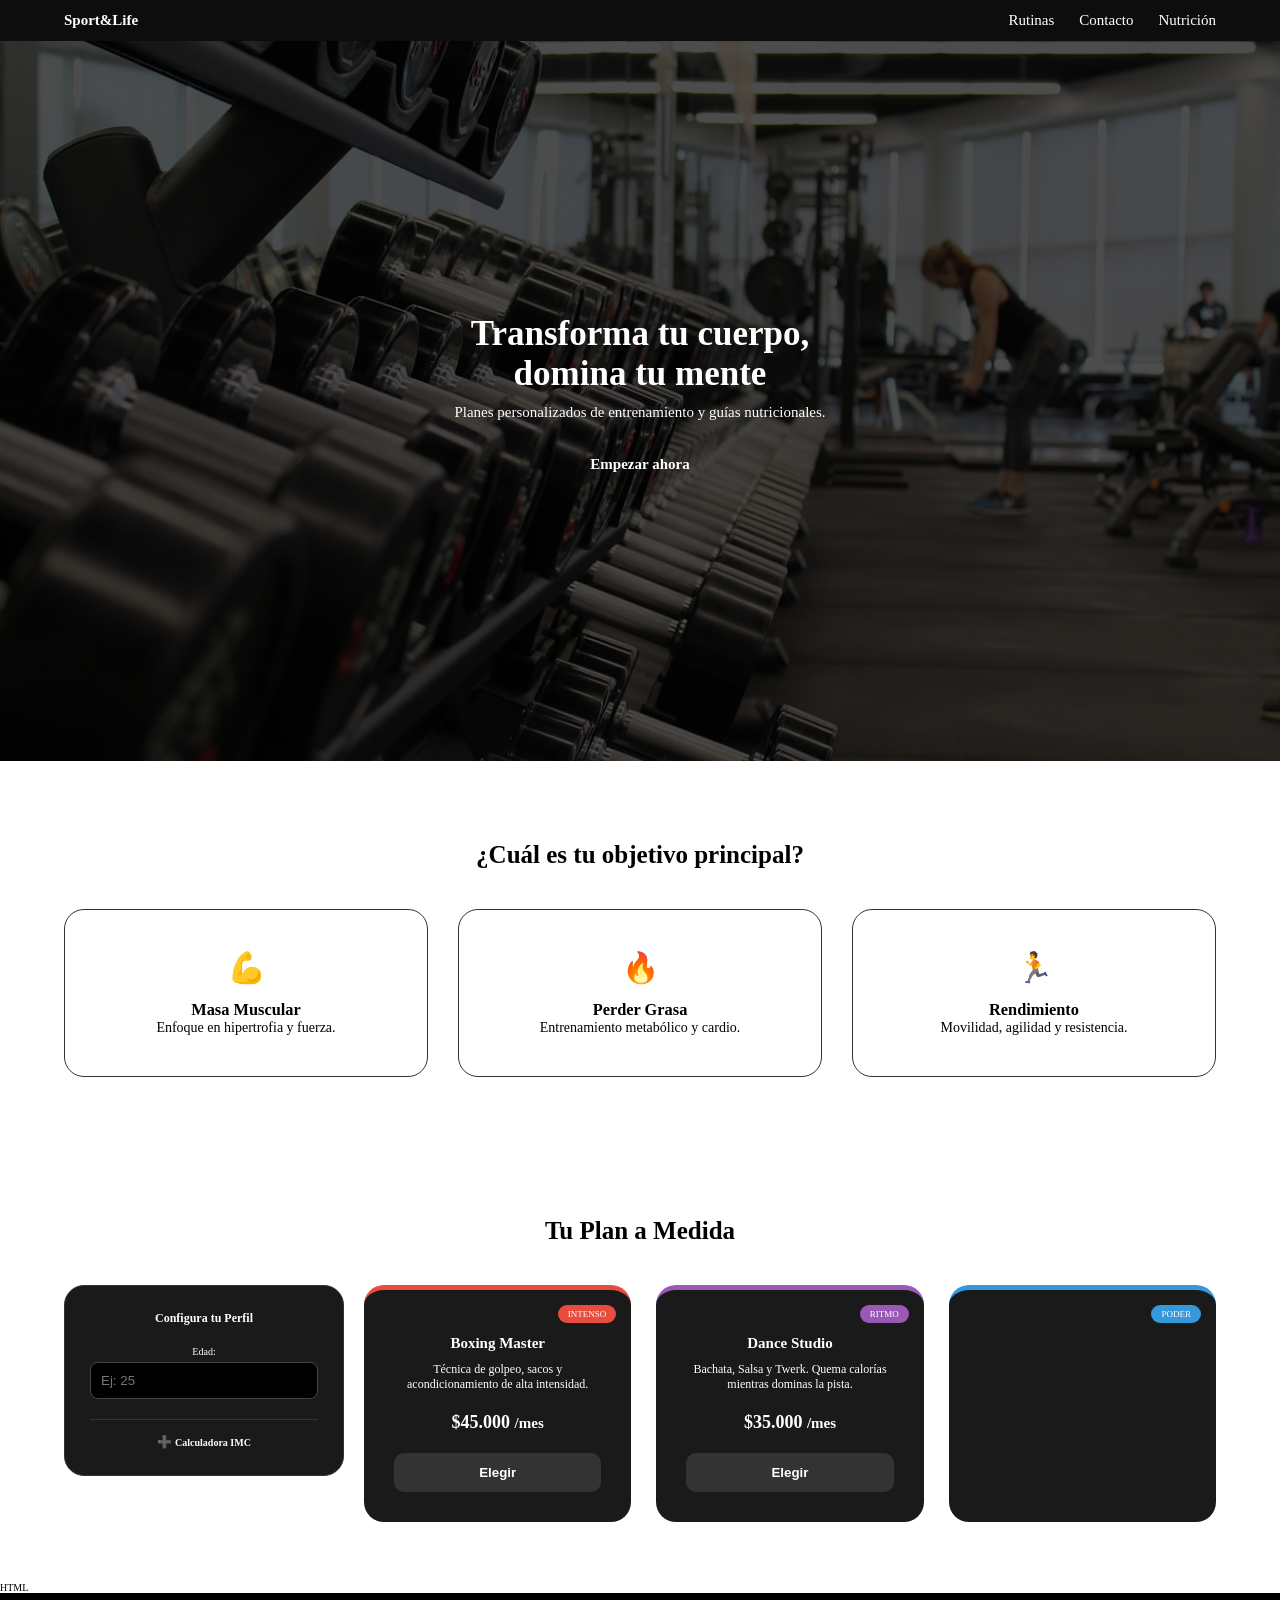
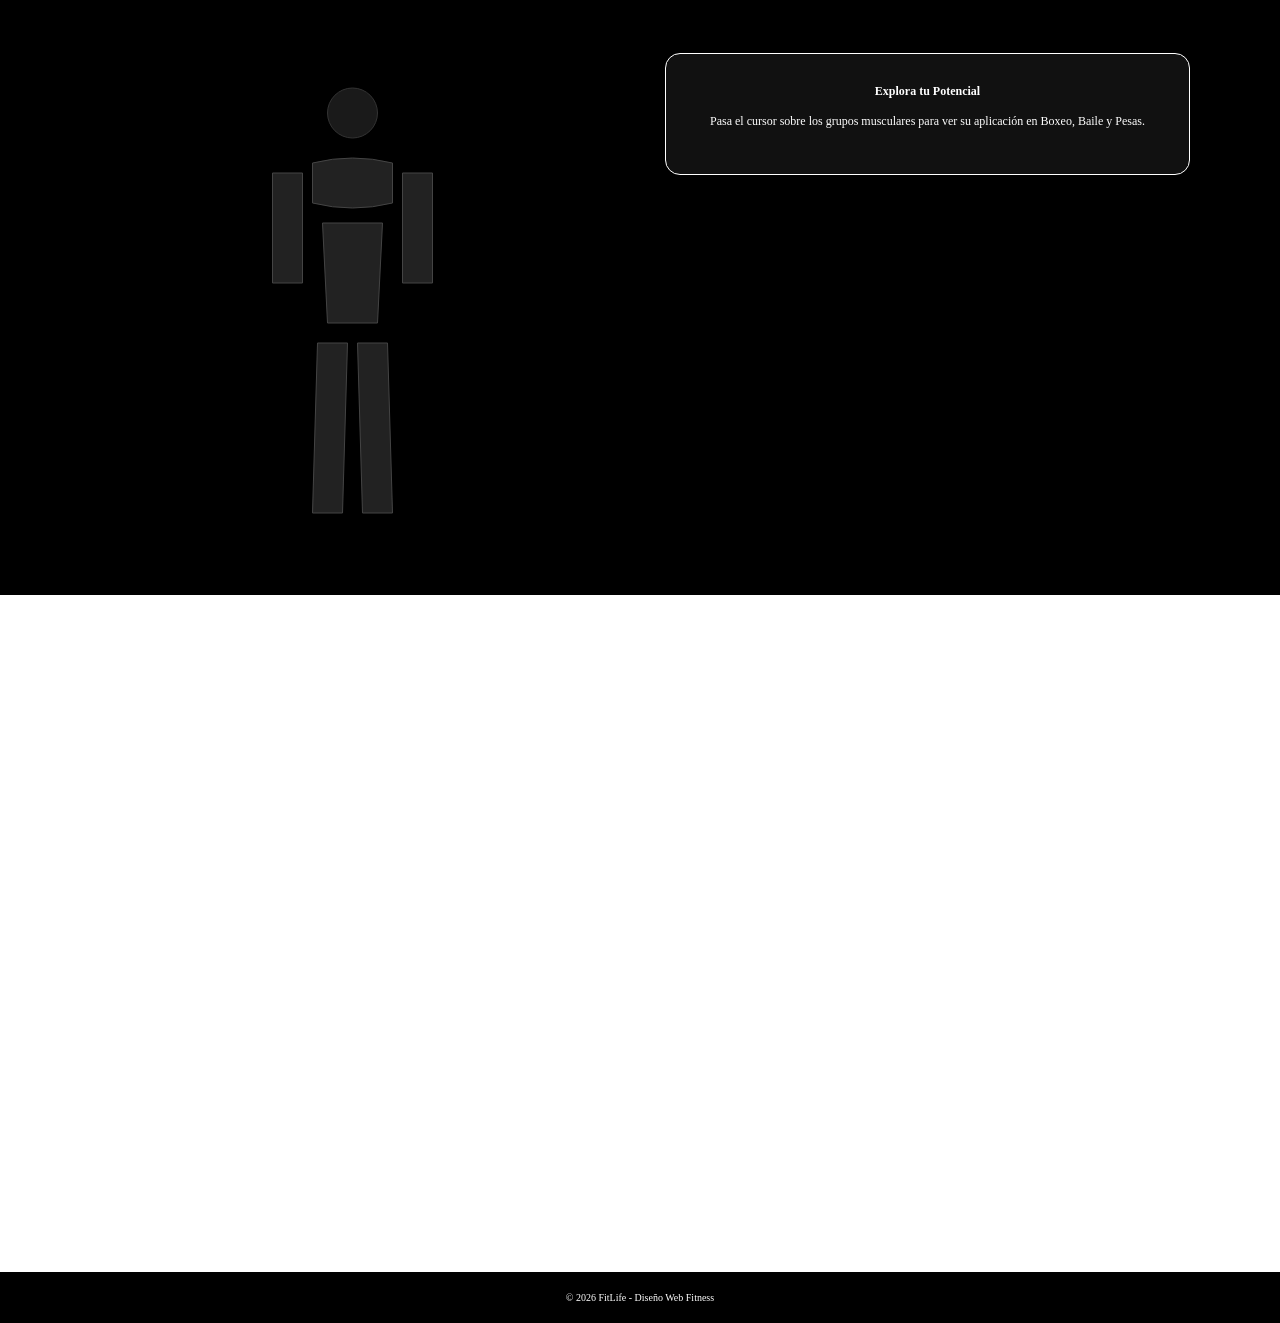
==== index.html @ 9fd87f2e "wepage1" ====
<!doctype html>
<html lang="en">
  <head>
    <meta charset="UTF-8" />
    <meta name="viewport" content="width=device-width, initial-scale=1.0" />
    <title>Sport&Life</title>
    <link rel="stylesheet" href="style.css" />
  </head>
  <body>
    <header class="header-main">
      <div class="header-logo">
        Sport&<span class="text-primary">Life</span>
      </div>
      <nav class="nav-principal">
        <ul class="nav-list">
          <li class="nav-item">
            <a href="#rutinas" class="nav-link">Rutinas</a>
          </li>
          <li class="nav-item">
            <a href="./contacto.html" target="_blank" class="nav-link">Contacto</a>
          </li>
          <li class="nav-item">
            <a href="./nutricion.html" target="_blank" class="nav-link">Nutrición</a>
          </li>
        </ul>
      </nav>
    </header>

    <main>
      <section class="hero">
        <div class="hero-content">
          <h1>Transforma tu cuerpo, <br />domina tu mente</h1>
          <p>Planes personalizados de entrenamiento y guías nutricionales.</p>
          <a href="#objetivos" class="btn-primary">Empezar ahora</a>
        </div>
      </section>

      <section id="objetivos" class="section-objetivos">
        <h2>¿Cuál es tu objetivo principal?</h2>
        <div class="grid-layout">
          <a href="#" class="card-objetivo">
            <span class="icon">💪</span>
            <h3>Masa Muscular</h3>
            <p>Enfoque en hipertrofia y fuerza.</p>
          </a>
          <a href="#" class="card-objetivo">
            <span class="icon">🔥</span>
            <h3>Perder Grasa</h3>
            <p>Entrenamiento metabólico y cardio.</p>
          </a>
          <a href="#" class="card-objetivo">
            <span class="icon">🏃</span>
            <h3>Rendimiento</h3>
            <p>Movilidad, agilidad y resistencia.</p>
          </a>
        </div>
      </section>

     <section class="section-plans">
    <h2 class="section-title">Tu Plan a Medida</h2>
    
    <div class="plans-container">
        <aside class="profile-sidebar">
            <div class="profile-card">
                <h3 class="profile-title">Configura tu Perfil</h3>
                <div class="input-group">
                    <label>Edad:</label>
                    <input type="number" class="input-field" placeholder="Ej: 25">
                </div>
                
                <details class="bmi-dropdown">
                    <summary class="bmi-summary">Calculadora IMC</summary>
                    <div class="bmi-content">
                        <input type="number" class="input-field" placeholder="Peso (kg)">
                        <input type="number" class="input-field" placeholder="Estatura (cm)">
                        <p class="bmi-note">*El IMC ayuda a definir tu punto de partida.</p>
                    </div>
                </details>
            </div>
        </aside>

        <div class="services-grid">
            
            <article class="service-item service-boxing">
                <div class="service-badge">Intenso</div>
                <h3 class="service-name">Boxing Master</h3>
                <p class="service-desc">Técnica de golpeo, sacos y acondicionamiento de alta intensidad.</p>
                <div class="service-price">$45.000 <small>/mes</small></div>
                <button class="btn-select">Elegir</button>
            </article>

            <article class="service-item service-dance">
                <div class="service-badge badge-dance">Ritmo</div>
                <h3 class="service-name">Dance Studio</h3>
                <p class="service-desc">Bachata, Salsa y Twerk. Quema calorías mientras dominas la pista.</p>
                <div class="service-price">$35.000 <small>/mes</small></div>
                <button class="btn-select">Elegir</button>
            </article>

            <article class="service-item service-gym">
                <div class="service-badge badge-gym">Poder</div>
                <h3 class="service-name">Musculación</h3>
                <p class="service-desc">Rutinas de pesas enfocadas en hipertrofia y fuerza máxima.</p>
                <div class="service-price">$40.000 <small>/mes</small></div>
                <button class="btn-select">Elegir</button>
            </article>

        </div>
    </div>
</section>

HTML
<section class="anatomy-main">
    <div class="anatomy-grid">
        
        <div class="anatomy-visual">
            <svg viewBox="0 0 300 500" class="svg-body">
                <circle cx="150" cy="60" r="25" class="body-part" />
                
                <path class="muscle-trigger m-pecho" d="M110,110 Q150,100 190,110 L190,150 Q150,160 110,150 Z" />
                
                <path class="muscle-trigger m-brazos" d="M70,120 L100,120 L100,230 L70,230 Z" />
                <path class="muscle-trigger m-brazos" d="M200,120 L230,120 L230,230 L200,230 Z" />
                
                <path class="muscle-trigger m-abdomen" d="M120,170 L180,170 L175,270 L125,270 Z" />
                
                <path class="muscle-trigger m-piernas" d="M115,290 L145,290 L140,460 L110,460 Z" />
                <path class="muscle-trigger m-piernas" d="M155,290 L185,290 L190,460 L160,460 Z" />
            </svg>
        </div>

        <div class="anatomy-content">
            <div class="info-card-muscle card-default">
                <h2 class="text-white">Explora tu Potencial</h2>
                <p class="text-white">Pasa el cursor sobre los grupos musculares para ver su aplicación en Boxeo, Baile y Pesas.</p>
            </div>

            <div class="info-card-muscle card-pecho">
                <h2 class="text-white">Pectorales (Pecho)</h2>
                <p class="text-white">Fundamental para la potencia del "Jab" en boxeo y ejercicios de empuje en el gimnasio.</p>
                <span class="label">Fuerza Explosiva</span>
            </div>

            <div class="info-card-muscle card-brazos">
                <h2 class="text-white">Bíceps y Tríceps</h2>
                <p class="text-white">Soporte vital en ganchos de boxeo y estabilidad en movimientos de baile urbano.</p>
                <span class="label">Resistencia Muscular</span>
            </div>

            <div class="info-card-muscle card-abdomen">
                <h2 class="text-white">Core (Abdomen)</h2>
                <p class="text-white">El centro de gravedad. Crucial para los giros de cadera en la Salsa y la estabilidad en el Twerk.</p>
                <span class="label">Control y Balance</span>
            </div>

            <div class="info-card-muscle card-piernas">
                <h2 class="text-white">Tren Inferior</h2>
                <p class="text-white">La base de todo. Potencia en sentadillas y agilidad extrema en los pasos de Bachata.</p>
                <span class="label">Potencia Base</span>
            </div>
        </div>
    </div>
</section>
    </main>

    <footer>
      <p>&copy; 2026 FitLife - Diseño Web Fitness</p>
    </footer>
  </body>
</html>
---- style.css ----
* {
  margin: 0px;
  padding: 0px;
  box-sizing: border-box;
}

html {
  font-size: 62.5%;
  scroll-behavior: smooth;
}

body {
  display: flex;
  flex-direction: column;
  min-height: 100vh;
  flex-wrap: wrap;
}

:root {
    --primary-color: #2ecc71; /
    --dark-bg: #1a1a1a;
    --light-text: #f4f4f4;
    --accent-color: #e74c3c;
    --color-boxing: #e74c3c;
    --color-dance: #9b59b6;
    --color-gym: #3498db;
    --bg-panel: #1a1a1a;
}

.header-main {
    display: flex;
    justify-content: space-between;
    align-items: center;
    padding: 1.2rem 5%;
    background: rgba(0, 0, 0, 0.95);
    position: sticky;
    top: 0;
    z-index: 1000;
    color: white;
}

.header-logo { font-size: 1.5rem; font-weight: bold; }

.nav-list {
    display: flex;
    list-style: none;
    gap: 25px;
}

.nav-link {
    color: var(--text-main);
    text-decoration: none;
    font-size: 1.5rem;
    transition: 0.3s;
}

.nav-link:hover { color: var(--primary); }

.hero {
    height: 80vh;
    background: linear-gradient(rgba(0,0,0,0.7), rgba(0,0,0,0.7)), 
                url('./Imagenes/photo-1534438327276-14e5300c3a48.jpeg');
    background-size: cover;
    background-position: center;
    display: flex;
    align-items: center;
    justify-content: center;
    text-align: center;
    color: white;
    font-size: 1.5rem   ;
}

.hero h1 { font-size: 3.5rem; margin-bottom: 1rem; }

.btn-primary {
    display: inline-block;
    background: var(--primary);
    color: white;
    padding: 15px 35px;
    border-radius: 50px;
    text-decoration: none;
    font-weight: bold;
    margin-top: 20px;
    transition: var(--transition);
}

.btn-primary:hover {
    transform: scale(1.05);
    box-shadow: 0 0 20px rgba(46, 204, 113, 0.4);
}


section { padding: 80px 5%; 
    text-align: center; }
section h2 { margin-bottom: 40px; 
    font-size: 2.5rem; }

.grid-layout {
    display: grid;
    grid-template-columns: repeat(auto-fit, minmax(280px, 1fr));
    gap: 30px;
    max-width: 1200px;
    margin: 0 auto;
    color: black;
}


.card-objetivo {
    background: white;
    padding: 40px;
    border-radius: 20px;
    text-decoration: none;
    color: black;
    border: 1px solid #333;
    transition: var(--transition);
    font-size: 1.4rem;
}

.card-objetivo:hover {
    border-color: var(--primary);
    background: white;
    transform: translateY(-10px);
}

.card-objetivo .icon { font-size: 3rem; display: block; margin-bottom: 15px; }

main section:last-of-type {
    margin-bottom: 0;
    padding-bottom: 40px;
}
/* Tarjetas de Rutinas */
.section-plans {
    padding: 60px 5%;
    max-width: 1300px;
    margin: 0 auto;
}

.plans-container {
    display: grid;
    grid-template-columns: 300px 1fr; 
}

/* Perfil */
.profile-card {
    background: var(--bg-panel);
    padding: 25px;
    border-radius: 20px;
    border: 1px solid #333;
    position: sticky;
    top: 100px;
    margin-right: 20px;
    color: white;
}

.profile-title { margin-bottom: 20px; 
    font-size: 1.2rem; 
}

.input-group { margin-bottom: 15px; }
.input-field {
    width: 100%;
    padding: 10px;
    background: #000;
    border: 1px solid #444;
    border-radius: 8px;
    color: white;
    margin-top: 5px;
}

/* IMC */
.bmi-dropdown {
    margin-top: 20px;
    border-top: 1px solid #333;
    padding-top: 15px;
}

.bmi-summary {
    cursor: pointer;
    font-weight: bold;
    color: var(--primary);
    list-style: none; 
}

.bmi-summary::before { content: '➕ '; 
    font-size: 1.2rem; }

.bmi-content {
    padding-top: 15px;
    animation: slideDown 0.3s ease;
}

/* Servicios */
.services-grid {
    display: grid;
    grid-template-columns: repeat(auto-fit, minmax(250px, 1fr));
    gap: 25px;
    color: white;
}

.service-item {
    background: var(--bg-panel);
    padding: 30px;
    border-radius: 20px;
    position: relative;
    overflow: hidden;
    transition: 0.3s;
}

.service-item:hover { transform: translateY(-10px); }

/* Colores Diferenciales */
.service-boxing { border-top: 5px solid var(--color-boxing); }
.service-dance { border-top: 5px solid var(--color-dance); }
.service-gym { border-top: 5px solid var(--color-gym); }

.service-badge {
    position: absolute;
    top: 15px;
    right: 15px;
    font-size: .9rem;
    padding: 4px 10px;
    border-radius: 20px;
    background: var(--color-boxing);
    text-transform: uppercase;
}

.badge-dance { background: var(--color-dance); }
.badge-gym { background: var(--color-gym); }

.service-name { margin: 15px 0 10px; font-size: 1.5rem; }
.service-desc { color: var(--text-muted); 
    font-size: 1.2rem; 
    margin-bottom: 20px; }

.service-price {
    font-size: 1.8rem;
    font-weight: bold;
    color: var(--text-main);
    margin-bottom: 20px;
}

.btn-select {
    width: 100%;
    padding: 12px;
    border: none;
    border-radius: 10px;
    background: #333;
    color: white;
    font-weight: bold;
    cursor: pointer;
    transition: 0.3s;
}

.service-item:hover .btn-select { 
    background: gray;   
}

.anatomy-main {
    background: #000;
    min-height: auto;
    padding: 60px 5% 20px 5%;
    display: flex;
    justify-content: center;
    align-items: center;
    color: white;   
    margin-bottom: 0%;
}

.anatomy-grid {
    display: grid;
    grid-template-columns: 1fr 1fr;
    gap: 50px;
    max-width: 1100px;
    width: 100%;
    color: white;
}


.text-white { color: #ffffff !important; 
    margin-bottom: 15px; 
    font-size: 1.2rem; 
}

/* Estilos del SVG */
.svg-body { width: 100%; max-height: 500px; }

.body-part { fill: #1a1a1a; stroke: #333; }

.muscle-trigger {
    fill: #222;
    stroke: #444;
    cursor: pointer;
    transition: all 0.3s ease;
}


.muscle-trigger:hover {
    fill: var(--primary); 
    filter: drop-shadow(0 0 15px var(--primary));
}

/* --- TARJETAS --- */

.anatomy-content { position: relative; height: 300px; }

.info-card-muscle {
    position: absolute;
    top: 0; left: 0; width: 100%;
    padding: 30px;
    background: #111;
    border-radius: 15px;
    border: 1px solid white;
    opacity: 0;
    visibility: hidden;
    transform: translateY(20px);
    transition: 0.4s cubic-bezier(0.4, 0, 0.2, 1);
    color: white;
}

.label {
    display: inline-block;
    background: var(--primary);
    color: white;
    font-weight: bold;
    padding: 5px 12px;
    border-radius: 5px;
    font-size: 1.3rem;
}


.card-default { opacity: 1; visibility: visible; 
    transform: translateY(0); }


.anatomy-grid:has(.muscle-trigger:hover) .card-default {
    opacity: 0; visibility: hidden;
}

.anatomy-grid:has(.m-pecho:hover) .card-pecho {
    opacity: 1; visibility: visible; transform: translateY(0);
}


.anatomy-grid:has(.m-brazos:hover) .card-brazos {
    opacity: 1; visibility: visible; transform: translateY(0);
}


.anatomy-grid:has(.m-abdomen:hover) .card-abdomen {
    opacity: 1; visibility: visible; transform: translateY(0);
}


.anatomy-grid:has(.m-piernas:hover) .card-piernas {
    opacity: 1; visibility: visible; transform: translateY(0);
}


/* Footer */
    footer { padding: 20px 40px;
        background: #000; 
        text-align: center; 
        color: white;
        font-size: 1rem;
        margin-top: 0%;
}

    
@keyframes slideDown {
    from { opacity: 0; transform: translateY(-10px); }
    to { opacity: 1; transform: translateY(0); }
}

@media (max-width: 900px) {
    .plans-container { grid-template-columns: 1fr; }
    .profile-sidebar { order: -1; }     
}

@media (max-width: 768px) {
    .anatomy-grid { grid-template-columns: 1fr; }
    .anatomy-content { height: 250px; order: -1; }
}
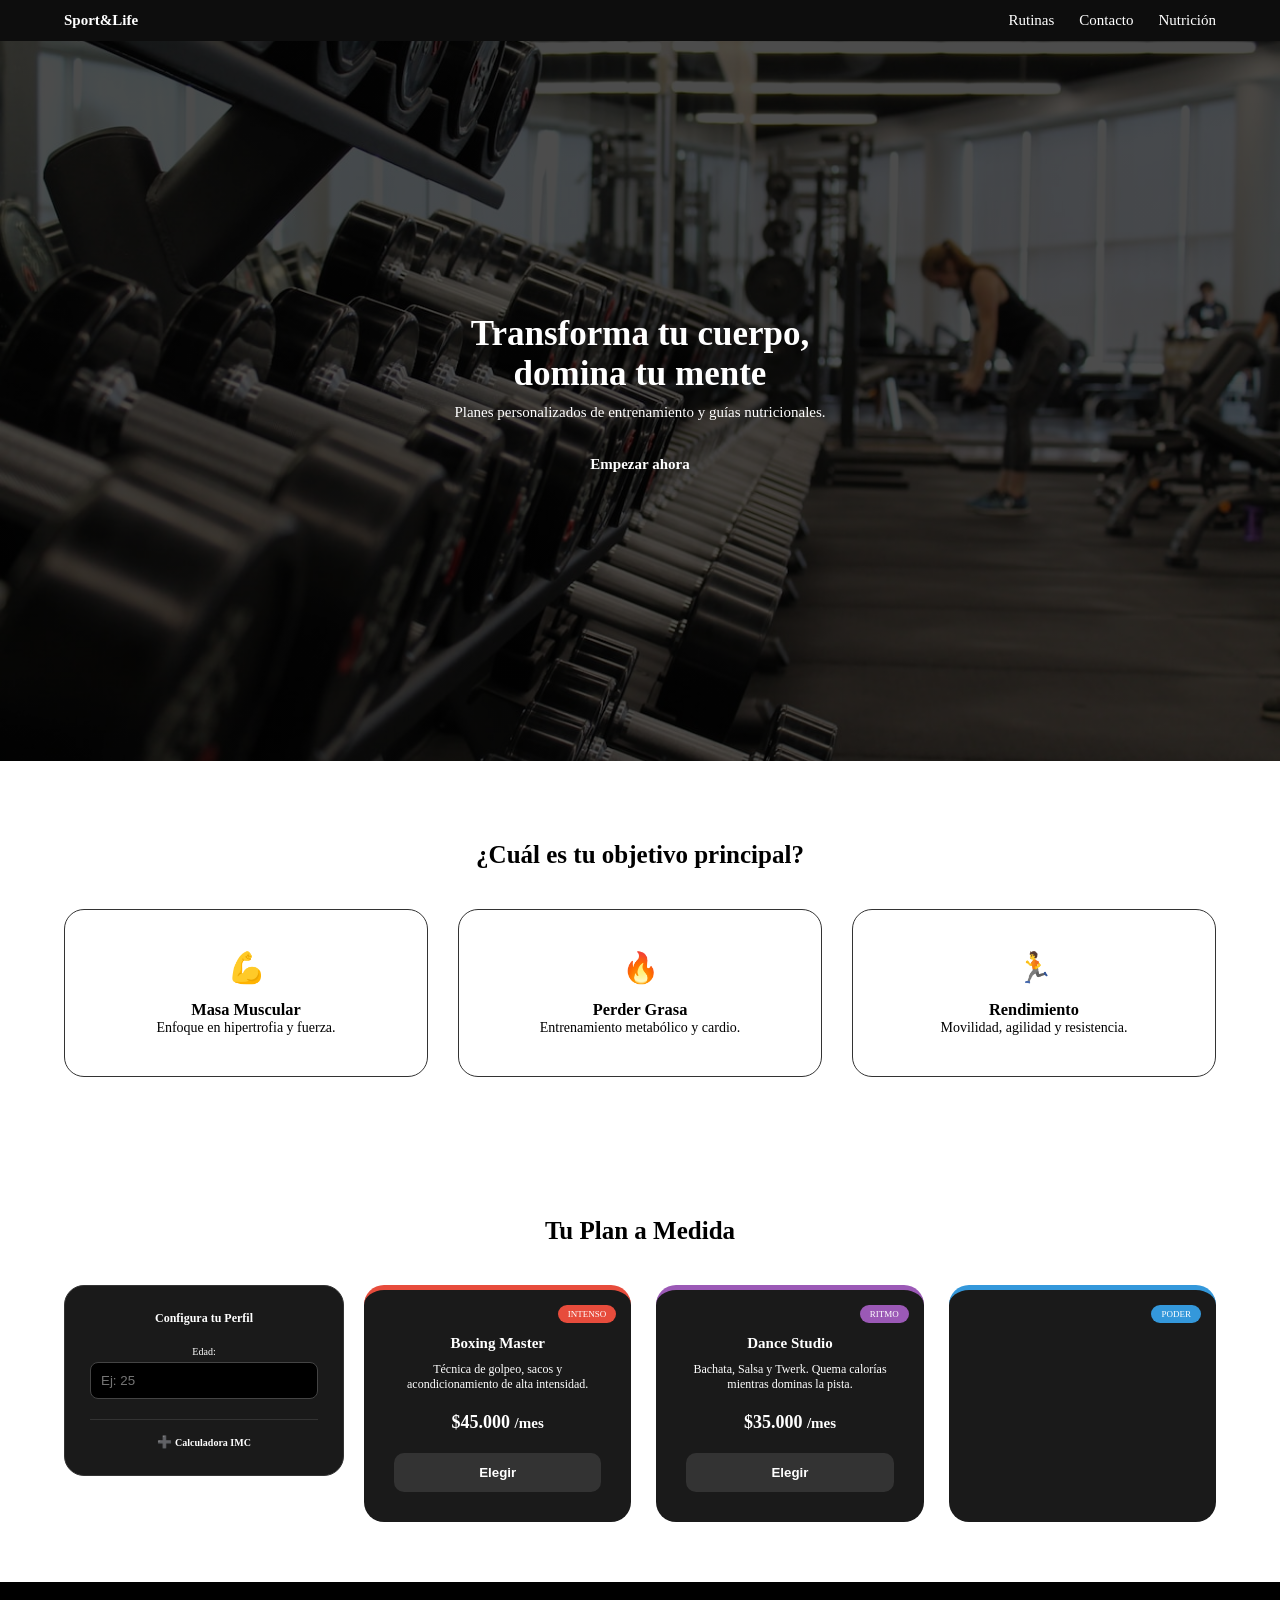
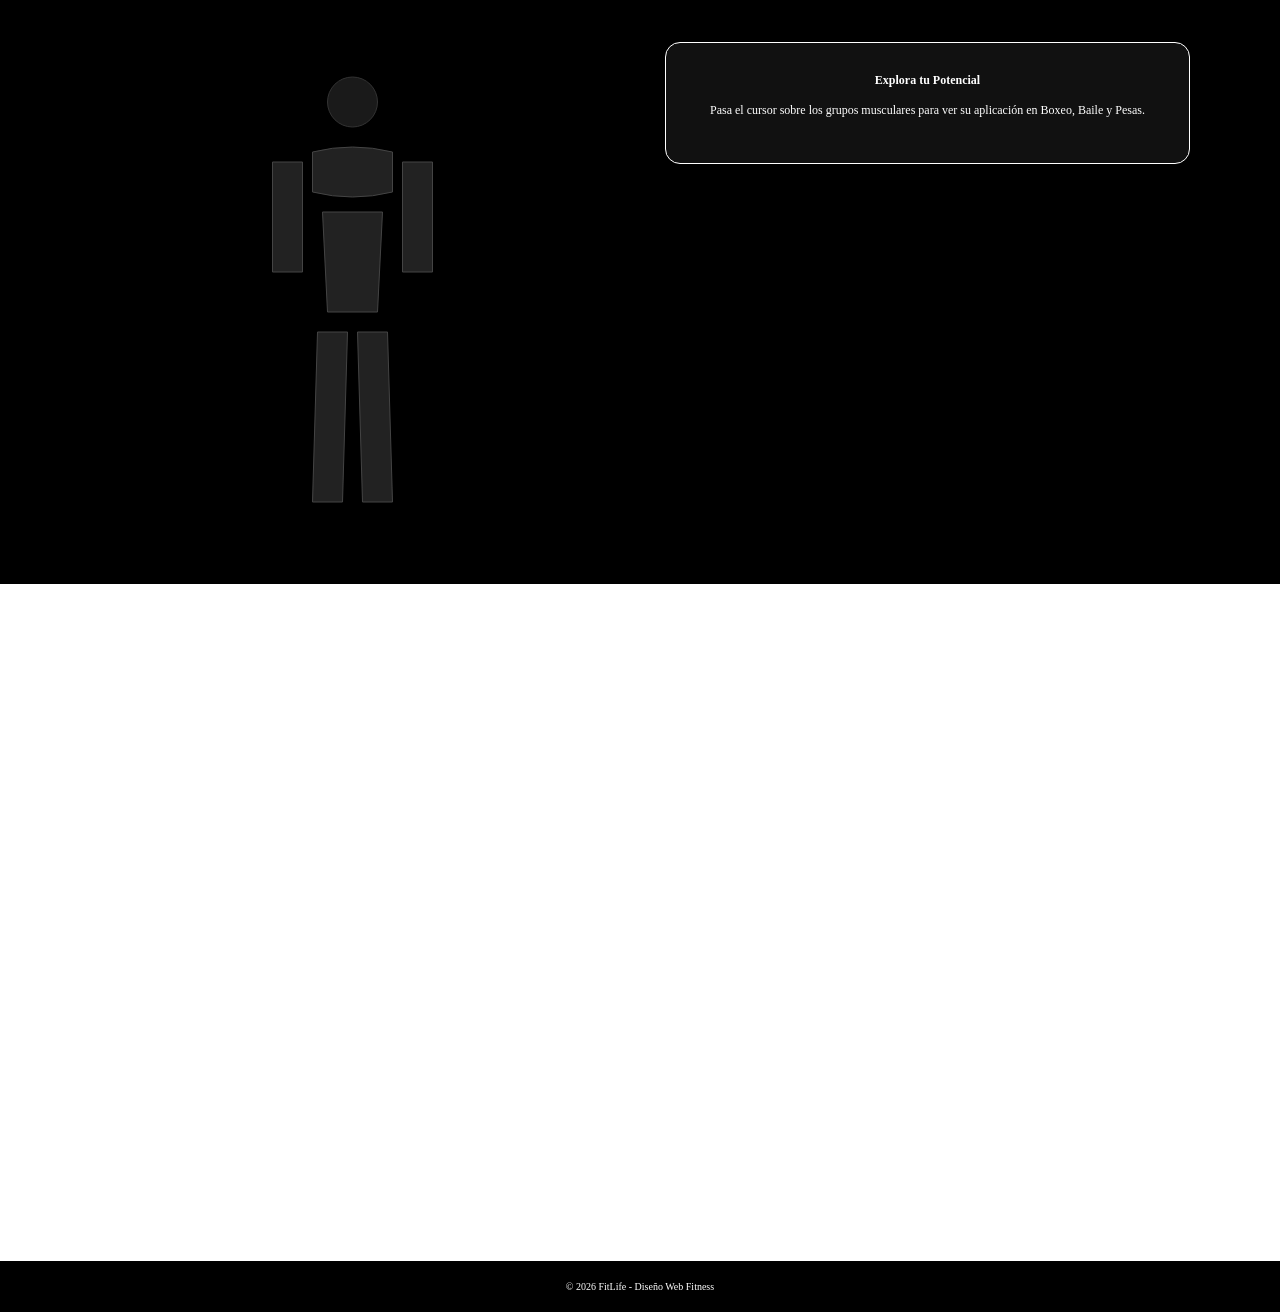
==== commit 02ff15c8: "4page" ====
--- a/index.html
+++ b/index.html
@@ -109,7 +109,6 @@
     </div>
 </section>
 
-HTML
 <section class="anatomy-main">
     <div class="anatomy-grid">
         
--- a/style.css
+++ b/style.css
@@ -299,7 +299,7 @@
     filter: drop-shadow(0 0 15px var(--primary));
 }
 
-/* --- TARJETAS --- */
+/* TARJETAS */
 
 .anatomy-content { position: relative; height: 300px; }
 
@@ -356,13 +356,14 @@
 }
 
 
-/* Footer */
-    footer { padding: 20px 40px;
-        background: #000; 
-        text-align: center; 
-        color: white;
-        font-size: 1rem;
-        margin-top: 0%;
+
+footer { 
+    padding: 20px 40px;
+    background: #000; 
+    text-align: center; 
+    color: white;
+    font-size: 1rem;
+    margin-top: 0%;
 }
 
     
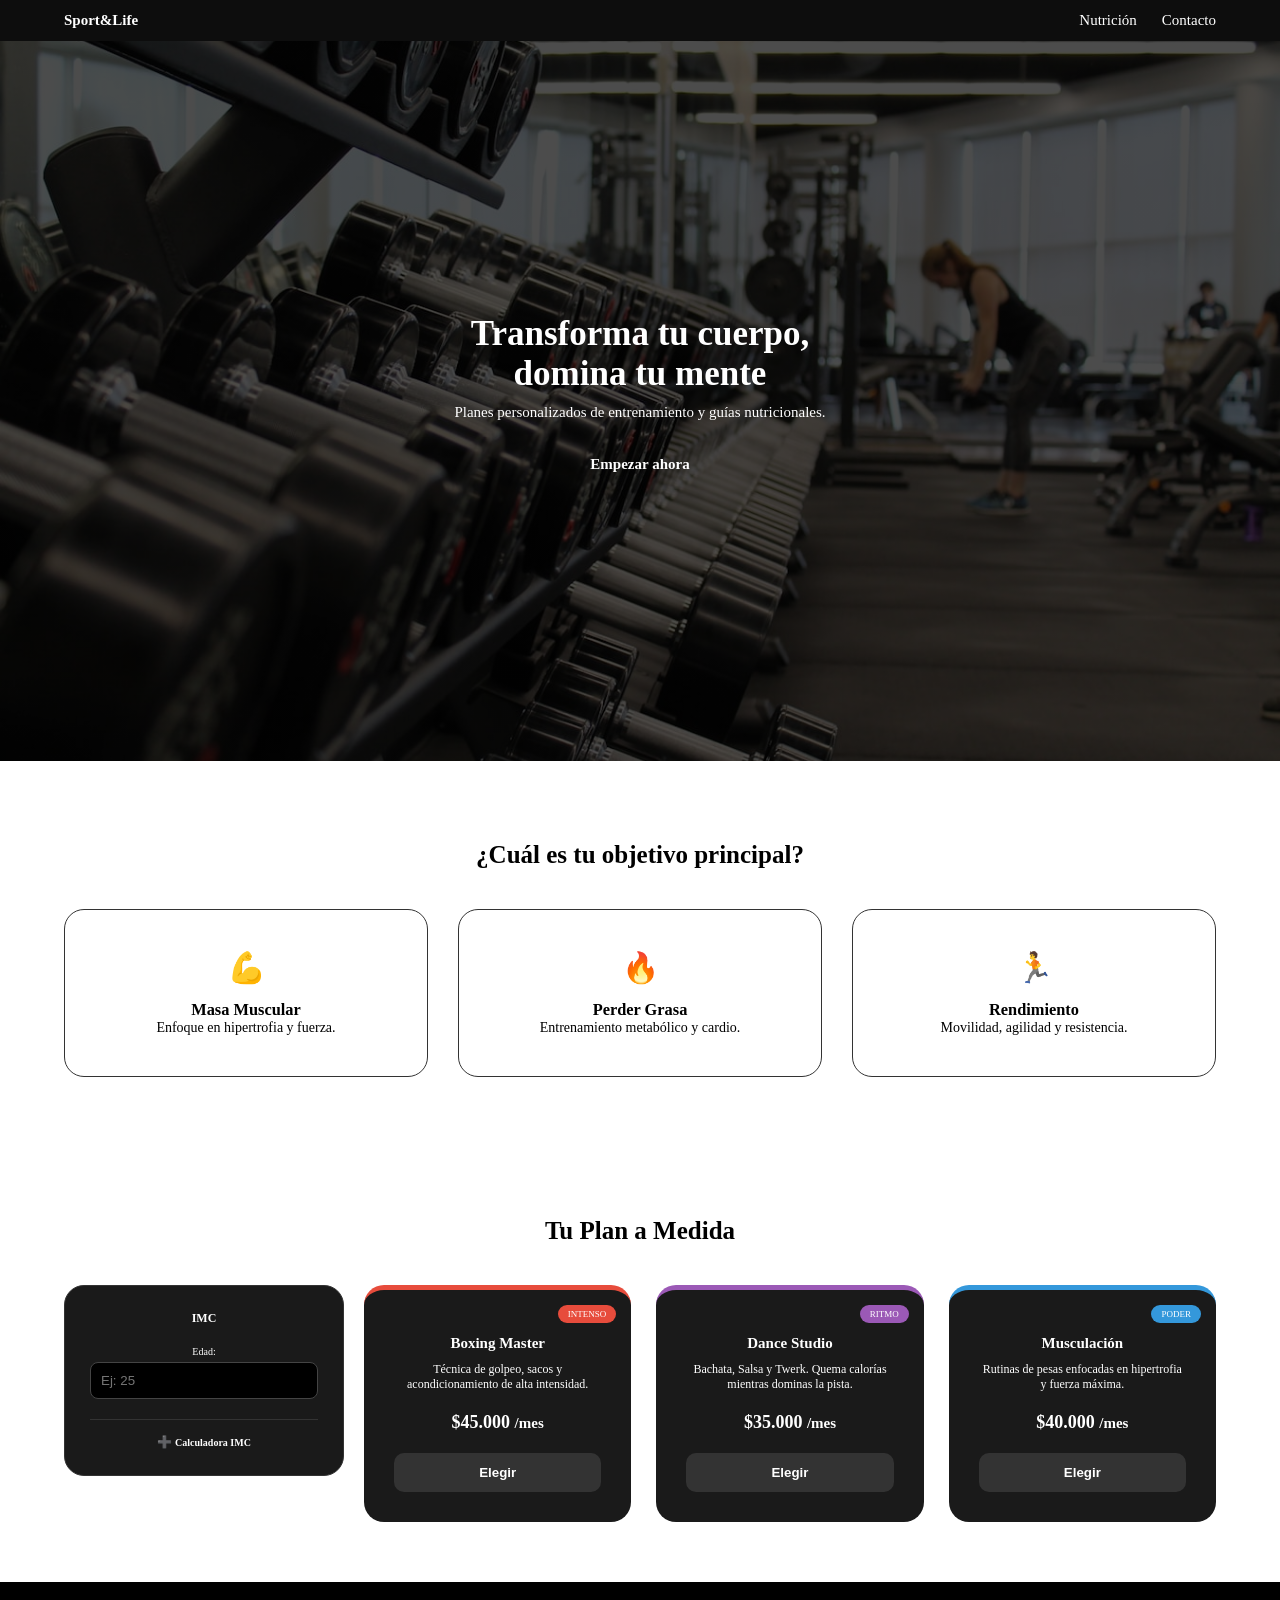
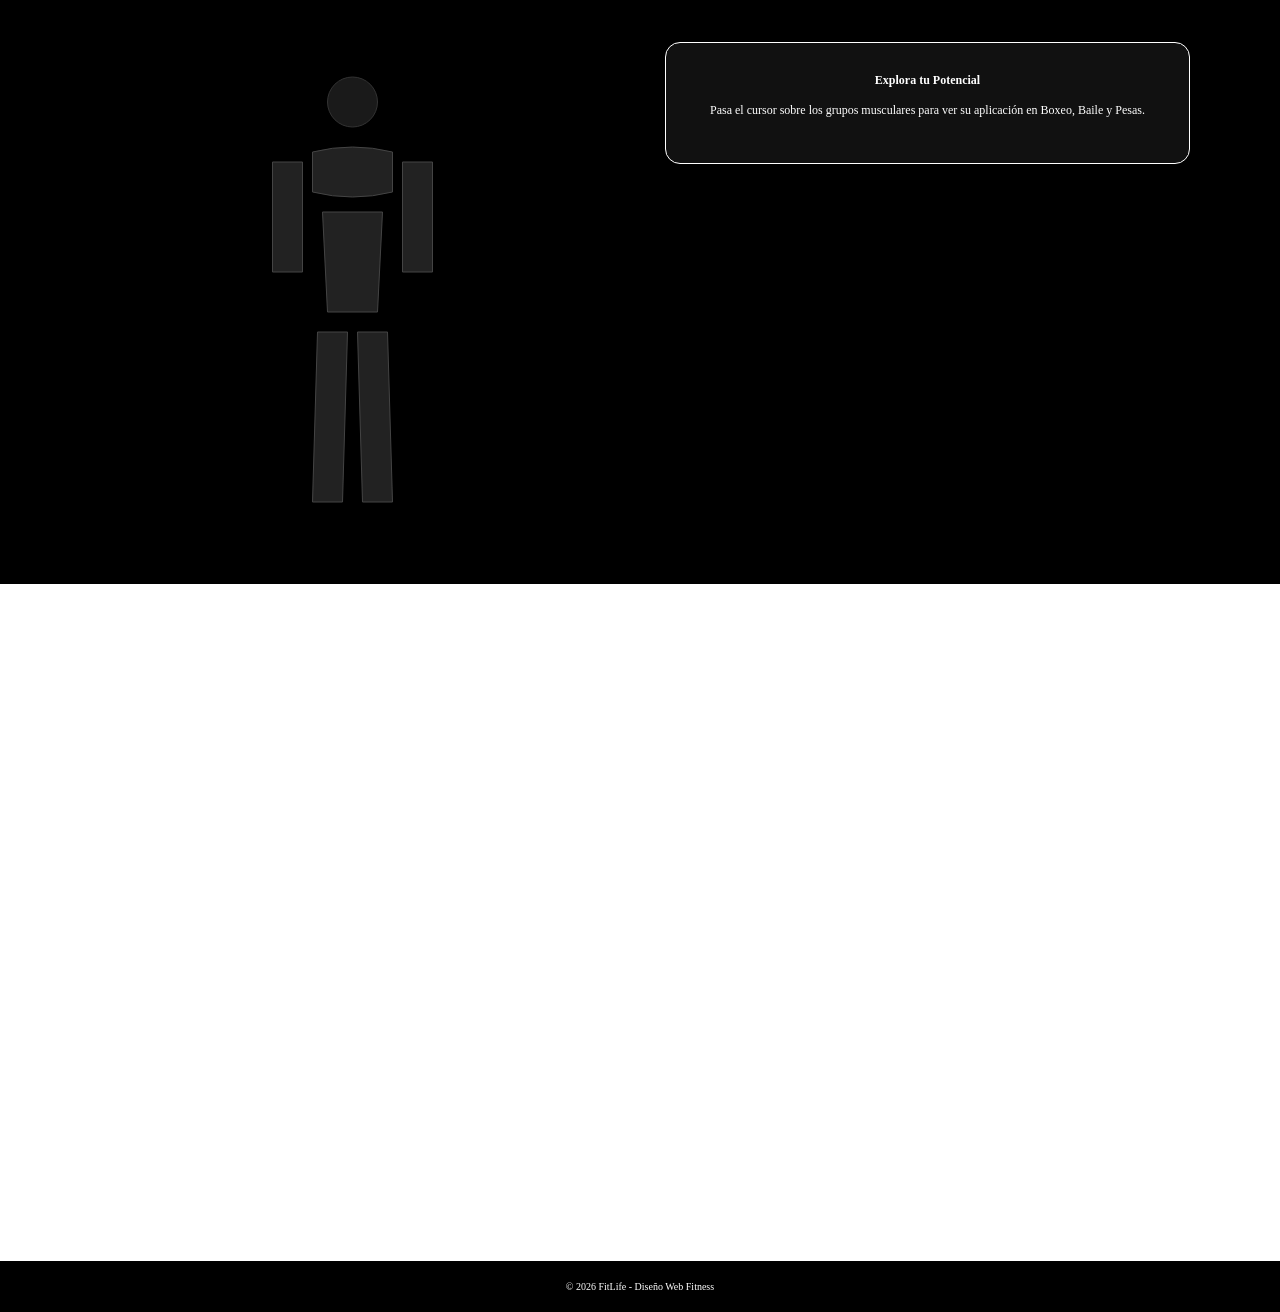
==== commit 2cefaa07: "web6" ====
--- a/index.html
+++ b/index.html
@@ -8,19 +8,16 @@
   </head>
   <body>
     <header class="header-main">
-      <div class="header-logo">
-        Sport&<span class="text-primary">Life</span>
+       <div class="header-logo">
+       <a class="text_primary" href="./index.html">Sport&<span class="text-primary">Life</span></a>
       </div>
       <nav class="nav-principal">
         <ul class="nav-list">
           <li class="nav-item">
-            <a href="#rutinas" class="nav-link">Rutinas</a>
+            <a href="./nutricion.html" target="_blank" class="nav-link">Nutrición</a>
           </li>
           <li class="nav-item">
             <a href="./contacto.html" target="_blank" class="nav-link">Contacto</a>
-          </li>
-          <li class="nav-item">
-            <a href="./nutricion.html" target="_blank" class="nav-link">Nutrición</a>
           </li>
         </ul>
       </nav>
@@ -56,23 +53,32 @@
         </div>
       </section>
 
-     <section class="section-plans">
+<section class="section-plans">
     <h2 class="section-title">Tu Plan a Medida</h2>
     
     <div class="plans-container">
         <aside class="profile-sidebar">
             <div class="profile-card">
-                <h3 class="profile-title">Configura tu Perfil</h3>
+                <h3 class="profile-title">IMC</h3>
+                
                 <div class="input-group">
                     <label>Edad:</label>
                     <input type="number" class="input-field" placeholder="Ej: 25">
                 </div>
-                
+
                 <details class="bmi-dropdown">
                     <summary class="bmi-summary">Calculadora IMC</summary>
                     <div class="bmi-content">
-                        <input type="number" class="input-field" placeholder="Peso (kg)">
-                        <input type="number" class="input-field" placeholder="Estatura (cm)">
+                        <input type="number" id="peso" class="input-field" placeholder="Peso (kg)">
+                        <input type="number" id="estatura" class="input-field" placeholder="Estatura (cm)">
+                        
+                        <button type="button" class="btn-select_imc" onclick="calcularIMC()">Calcular</button>
+                        
+                        <div id="resultado-imc" class="resultado-box">
+                            <span id="imc-numero">0.0</span>
+                            <small id="imc-estado"></small>
+                        </div>
+
                         <p class="bmi-note">*El IMC ayuda a definir tu punto de partida.</p>
                     </div>
                 </details>
@@ -80,7 +86,6 @@
         </aside>
 
         <div class="services-grid">
-            
             <article class="service-item service-boxing">
                 <div class="service-badge">Intenso</div>
                 <h3 class="service-name">Boxing Master</h3>
@@ -104,7 +109,6 @@
                 <div class="service-price">$40.000 <small>/mes</small></div>
                 <button class="btn-select">Elegir</button>
             </article>
-
         </div>
     </div>
 </section>
@@ -165,5 +169,7 @@
     <footer>
       <p>&copy; 2026 FitLife - Diseño Web Fitness</p>
     </footer>
+
+    <script src="imc.js"></script>
   </body>
 </html>
--- a/style.css
+++ b/style.css
@@ -37,9 +37,24 @@
     top: 0;
     z-index: 1000;
     color: white;
-}
-
-.header-logo { font-size: 1.5rem; font-weight: bold; }
+    list-style: none;
+}
+
+.header-logo { 
+    font-size: 1.5rem; 
+    font-weight: bold; 
+    
+
+.text_primary {
+        text-decoration: none;
+    color: white;}
+
+    }
+
+.tex_primary {
+    text-decoration: none;
+    list-style: none;
+    color: white;}
 
 .nav-list {
     display: flex;
@@ -70,7 +85,9 @@
     font-size: 1.5rem   ;
 }
 
-.hero h1 { font-size: 3.5rem; margin-bottom: 1rem; }
+.hero h1 { 
+    font-size: 3.5rem; 
+    margin-bottom: 1rem; }
 
 .btn-primary {
     display: inline-block;
@@ -90,10 +107,15 @@
 }
 
 
-section { padding: 80px 5%; 
-    text-align: center; }
-section h2 { margin-bottom: 40px; 
-    font-size: 2.5rem; }
+section { 
+    padding: 80px 5%; 
+    text-align: center; 
+}
+
+section h2 { 
+    margin-bottom: 40px; 
+    font-size: 2.5rem; 
+}
 
 .grid-layout {
     display: grid;
@@ -122,7 +144,10 @@
     transform: translateY(-10px);
 }
 
-.card-objetivo .icon { font-size: 3rem; display: block; margin-bottom: 15px; }
+.card-objetivo .icon { 
+    font-size: 3rem; 
+    display: block; 
+    margin-bottom: 15px; }
 
 main section:last-of-type {
     margin-bottom: 0;
@@ -152,7 +177,8 @@
     color: white;
 }
 
-.profile-title { margin-bottom: 20px; 
+.profile-title { 
+    margin-bottom: 20px; 
     font-size: 1.2rem; 
 }
 
@@ -189,6 +215,19 @@
     animation: slideDown 0.3s ease;
 }
 
+.btn-select_imc{
+    margin-top: 8px;
+    margin-bottom: 8px;
+    background: rgb(49, 48, 48);
+    color: white;
+    padding: 5px;
+    width: 100%;
+    border: none;
+    cursor: pointer;
+    border-radius: 8px;
+    font-weight: bold;
+}
+
 /* Servicios */
 .services-grid {
     display: grid;
@@ -208,7 +247,7 @@
 
 .service-item:hover { transform: translateY(-10px); }
 
-/* Colores Diferenciales */
+
 .service-boxing { border-top: 5px solid var(--color-boxing); }
 .service-dance { border-top: 5px solid var(--color-dance); }
 .service-gym { border-top: 5px solid var(--color-gym); }
@@ -227,10 +266,14 @@
 .badge-dance { background: var(--color-dance); }
 .badge-gym { background: var(--color-gym); }
 
-.service-name { margin: 15px 0 10px; font-size: 1.5rem; }
+.service-name { margin: 15px 0 10px; 
+    font-size: 1.5rem; 
+}
+
 .service-desc { color: var(--text-muted); 
     font-size: 1.2rem; 
-    margin-bottom: 20px; }
+    margin-bottom: 20px; 
+}
 
 .service-price {
     font-size: 1.8rem;
@@ -276,7 +319,8 @@
 }
 
 
-.text-white { color: #ffffff !important; 
+.text-white { 
+    color: #ffffff !important; 
     margin-bottom: 15px; 
     font-size: 1.2rem; 
 }
@@ -301,7 +345,8 @@
 
 /* TARJETAS */
 
-.anatomy-content { position: relative; height: 300px; }
+.anatomy-content { position: relative; 
+    height: 300px; }
 
 .info-card-muscle {
     position: absolute;
@@ -328,7 +373,8 @@
 }
 
 
-.card-default { opacity: 1; visibility: visible; 
+.card-default { opacity: 1; 
+    visibility: visible; 
     transform: translateY(0); }
 
 
@@ -337,7 +383,9 @@
 }
 
 .anatomy-grid:has(.m-pecho:hover) .card-pecho {
-    opacity: 1; visibility: visible; transform: translateY(0);
+    opacity: 1; 
+    visibility: visible; 
+    transform: translateY(0);
 }
 
 
@@ -352,7 +400,9 @@
 
 
 .anatomy-grid:has(.m-piernas:hover) .card-piernas {
-    opacity: 1; visibility: visible; transform: translateY(0);
+    opacity: 1; 
+    visibility: visible; 
+    transform: translateY(0);
 }
 
 
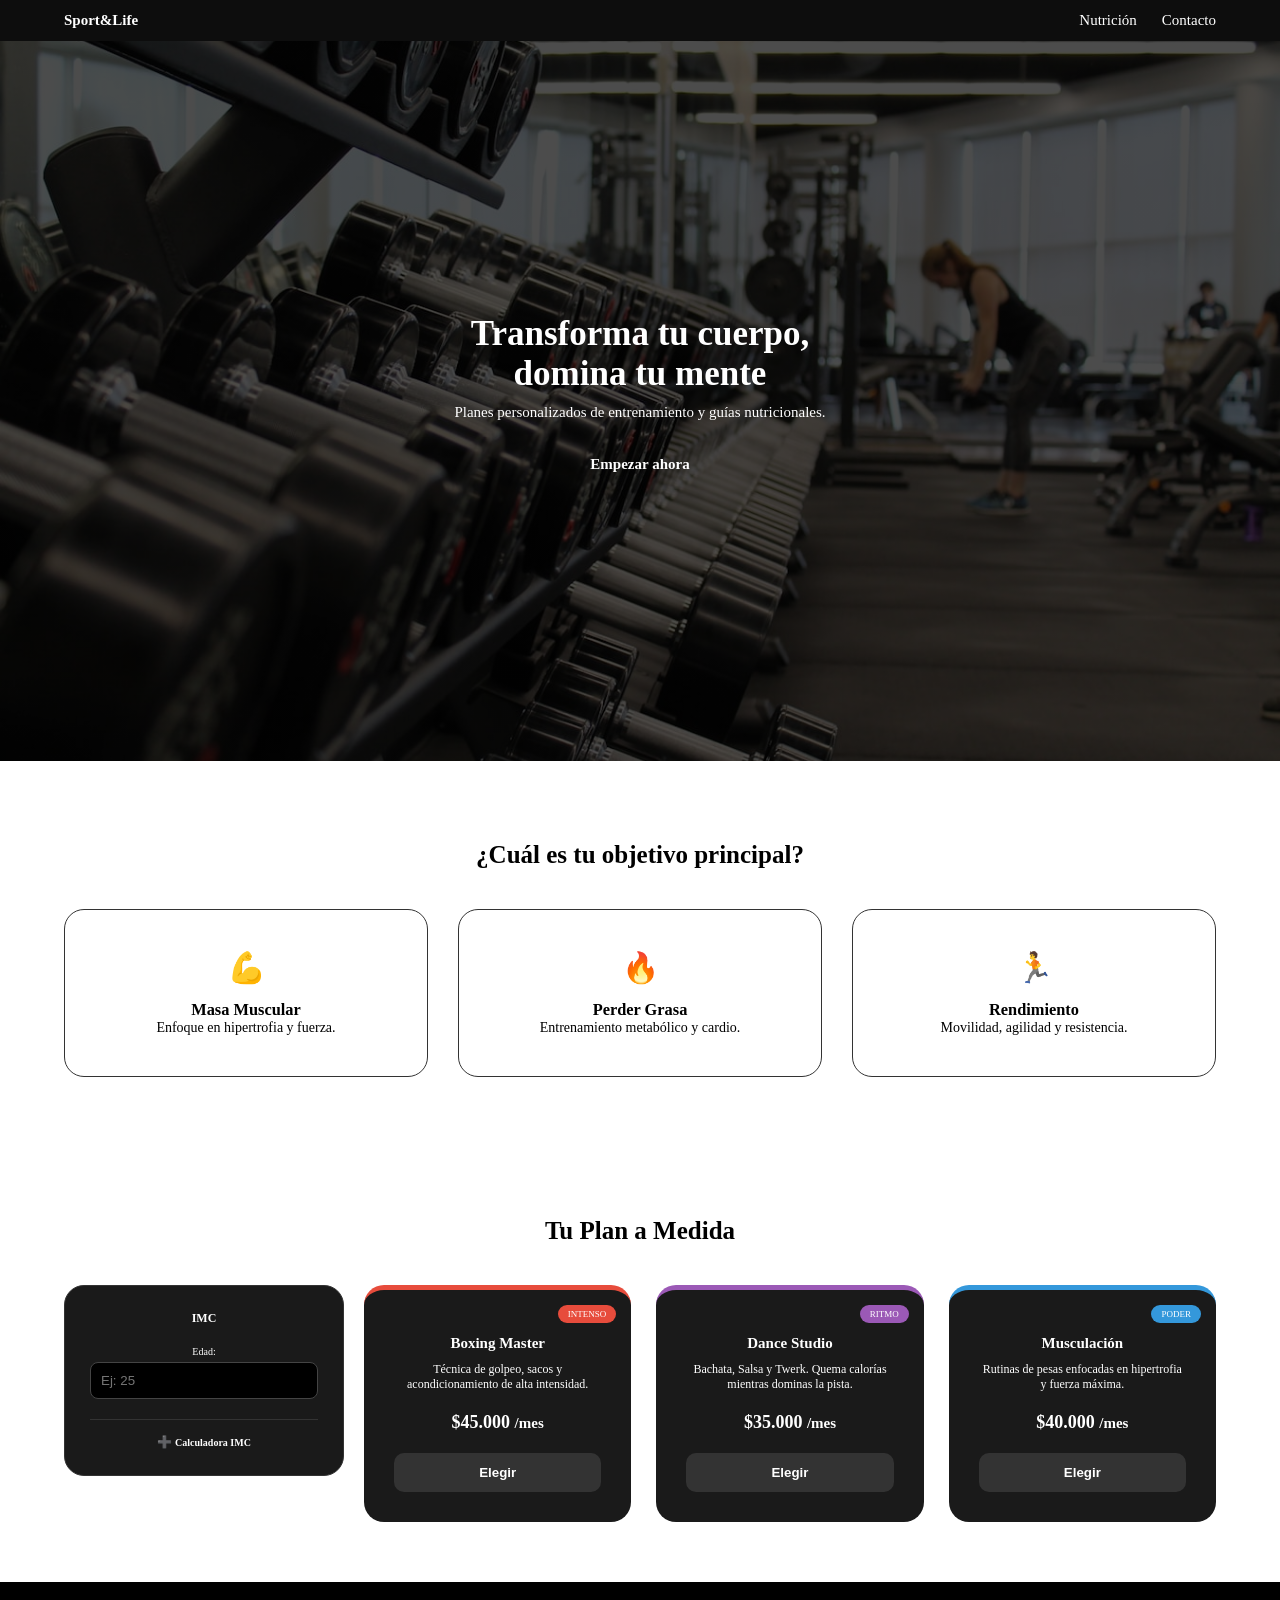
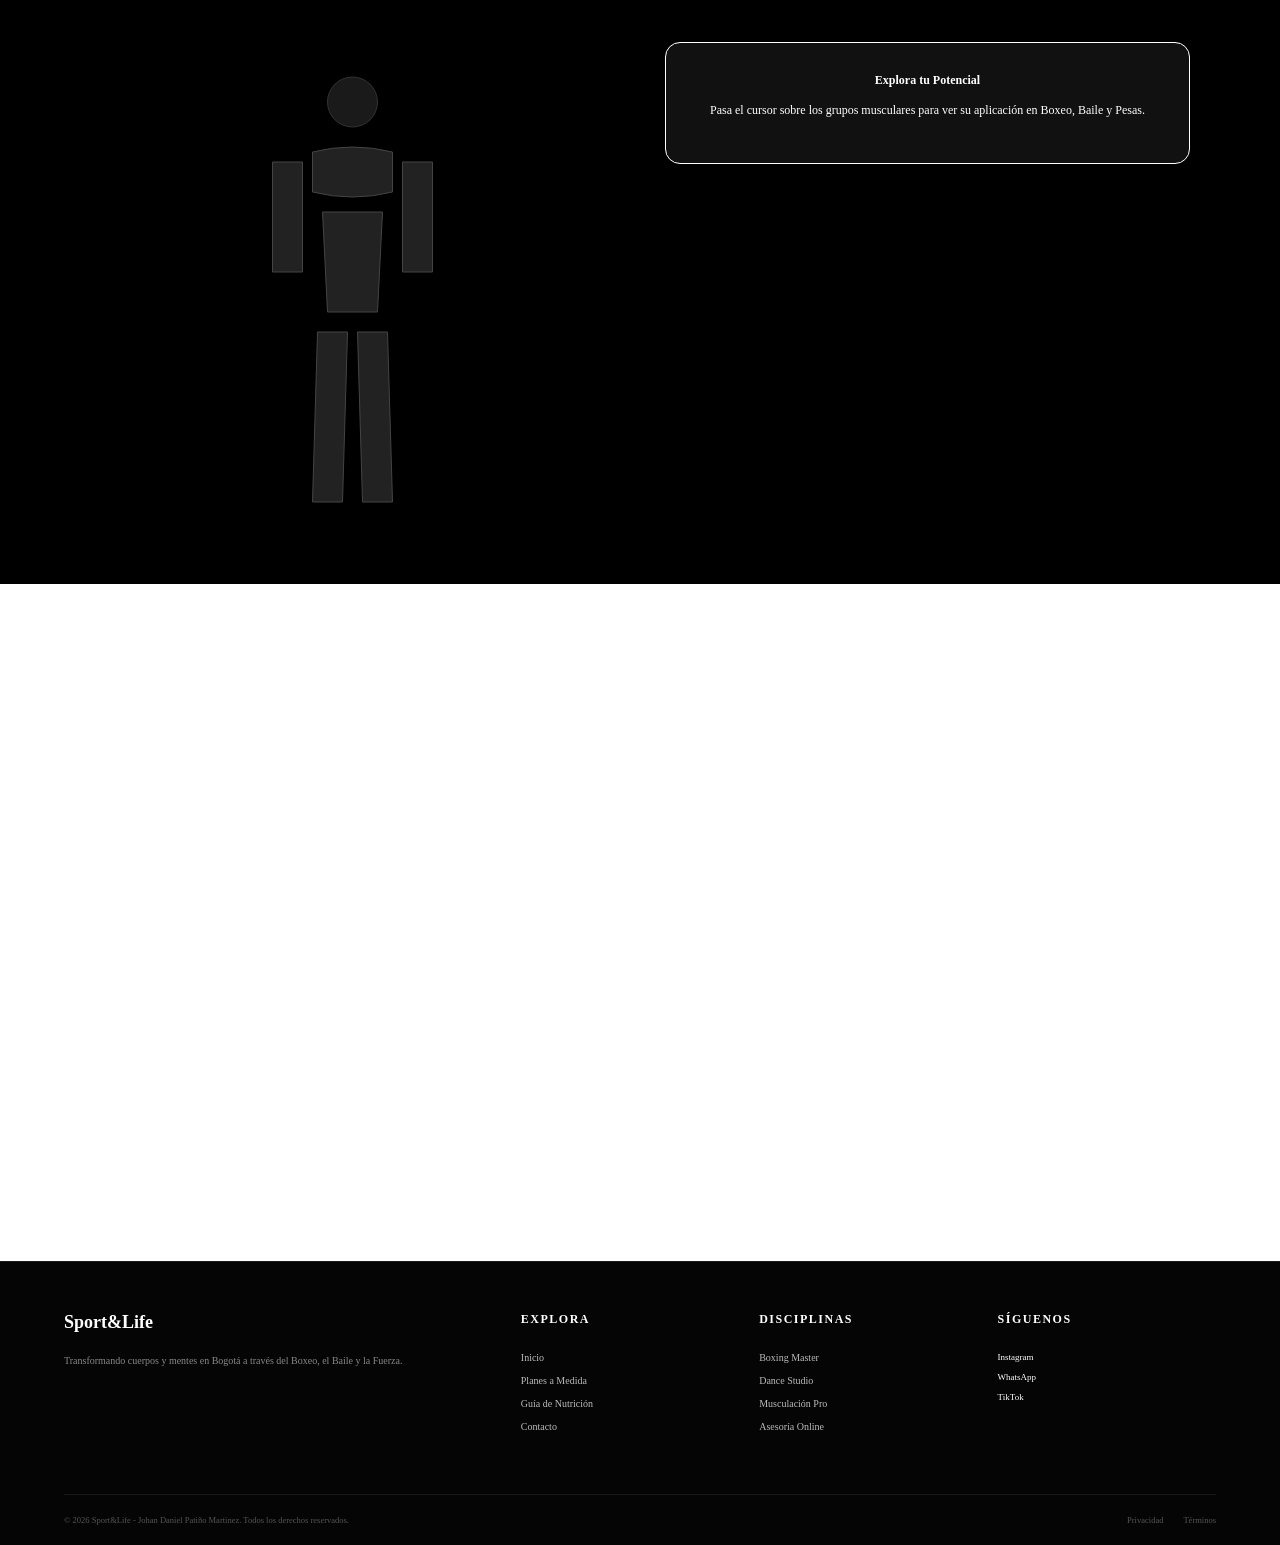
==== commit 7114149e: "recetas" ====
--- a/index.html
+++ b/index.html
@@ -166,9 +166,51 @@
 </section>
     </main>
 
-    <footer>
-      <p>&copy; 2026 FitLife - Diseño Web Fitness</p>
-    </footer>
+    <footer class="footer-site">
+    <div class="footer-container">
+        <div class="footer-column branding">
+            <h2 class="footer-logo">Sport&<span class="text-primary">Life</span></h2>
+            <p class="footer-tagline">Transformando cuerpos y mentes en Bogotá a través del Boxeo, el Baile y la Fuerza.</p>
+        </div>
+
+        <div class="footer-column">
+            <h4 class="footer-title">Explora</h4>
+            <ul class="footer-links">
+                <li><a href="index.html">Inicio</a></li>
+                <li><a href="index.html#planes">Planes a Medida</a></li>
+                <li><a href="nutricion.html">Guía de Nutrición</a></li>
+                <li><a href="#contacto">Contacto</a></li>
+            </ul>
+        </div>
+
+        <div class="footer-column">
+            <h4 class="footer-title">Disciplinas</h4>
+            <ul class="footer-links">
+                <li><a href="#">Boxing Master</a></li>
+                <li><a href="#">Dance Studio</a></li>
+                <li><a href="#">Musculación Pro</a></li>
+                <li><a href="#">Asesoría Online</a></li>
+            </ul>
+        </div>
+
+        <div class="footer-column">
+            <h4 class="footer-title">Síguenos</h4>
+            <div class="social-icons">
+                <a href="#" class="social-link">Instagram</a>
+                <a href="#" class="social-link">WhatsApp</a>
+                <a href="#" class="social-link">TikTok</a>
+            </div>
+        </div>
+    </div>
+
+    <div class="footer-bottom">
+        <p>&copy; 2026 Sport&Life - Johan Daniel Patiño Martinez. Todos los derechos reservados.</p>
+        <div class="legal-links">
+            <a href="#">Privacidad</a>
+            <a href="#">Términos</a>
+        </div>
+    </div>
+</footer>
 
     <script src="imc.js"></script>
   </body>
--- a/style.css
+++ b/style.css
@@ -407,20 +407,133 @@
 
 
 
-footer { 
-    padding: 20px 40px;
-    background: #000; 
-    text-align: center; 
-    color: white;
+/* --- FOOTER PROFESIONAL --- */
+.footer-site {
+    background: #050505; 
+    color: #fff;
+    padding: 50px 5% 20px 5%;
+    border-top: 1px solid #1a1a1a;
+    margin-top: 0; 
+}
+
+.footer-container {
+    max-width: 1200px;
+    margin: 0 auto;
+    display: grid;
+    grid-template-columns: 2fr 1fr 1fr 1fr;
+    gap: 20px;
+    margin-bottom: 50px;
+}
+
+.footer-logo {
+    font-size: 1.8rem;
+    font-weight: 800;
+    margin-bottom: 20px;
+}
+
+.footer-tagline {
+    color: #888;
+    line-height: 1.6;
     font-size: 1rem;
-    margin-top: 0%;
-}
-
-    
+}
+
+.footer-title {
+    font-size: 1.2rem;
+    margin-bottom: 25px;
+    text-transform: uppercase;
+    letter-spacing: 1.5px;
+    color: white; 
+}
+
+.footer-links {
+    list-style: none;
+    padding: 0;
+    font-size: 1rem;
+}
+
+.footer-links li {
+    margin-bottom: 12px;
+}
+
+.footer-links a {
+    color: #bbb;
+    text-decoration: none;
+    transition: 0.3s;
+    font-size: 1rem;
+}
+
+.footer-links a:hover {
+    color: var(--primary);
+    padding-left: 5px; 
+}
+
+.social-icons {
+    display: flex;
+    flex-direction: column;
+    gap: 10px;
+}
+
+.social-link {
+    color: #fff;
+    text-decoration: none;
+    font-size: 0.9rem;
+    transition: 0.3s;
+}
+
+.social-link:hover {
+    color: var(--primary);
+}
+
+.footer-bottom {
+    max-width: 1200px;
+    margin: 0 auto;
+    padding-top: 20px;
+    border-top: 1px solid #1a1a1a;
+    display: flex;
+    justify-content: space-between;
+    align-items: center;
+    color: #555;
+    font-size: 0.85rem;
+}
+
+.legal-links {
+    display: flex;
+    gap: 20px;
+}
+
+.legal-links a {
+    color: #555;
+    text-decoration: none;
+}
+
+.legal-links a:hover {
+    font-size: 1rem;
+    color: #888;
+}
+
 @keyframes slideDown {
     from { opacity: 0; transform: translateY(-10px); }
     to { opacity: 1; transform: translateY(0); }
 }
+
+@media (max-width: 900px) {
+    .footer-container {
+        grid-template-columns: 1fr 1fr;
+    }
+}
+
+@media (max-width: 500px) {
+    .footer-container {
+        grid-template-columns: 1fr;
+        text-align: center;
+    }
+    .footer-bottom {
+        flex-direction: column;
+        gap: 15px;
+        text-align: center;
+    }
+}
+
 
 @media (max-width: 900px) {
     .plans-container { grid-template-columns: 1fr; }
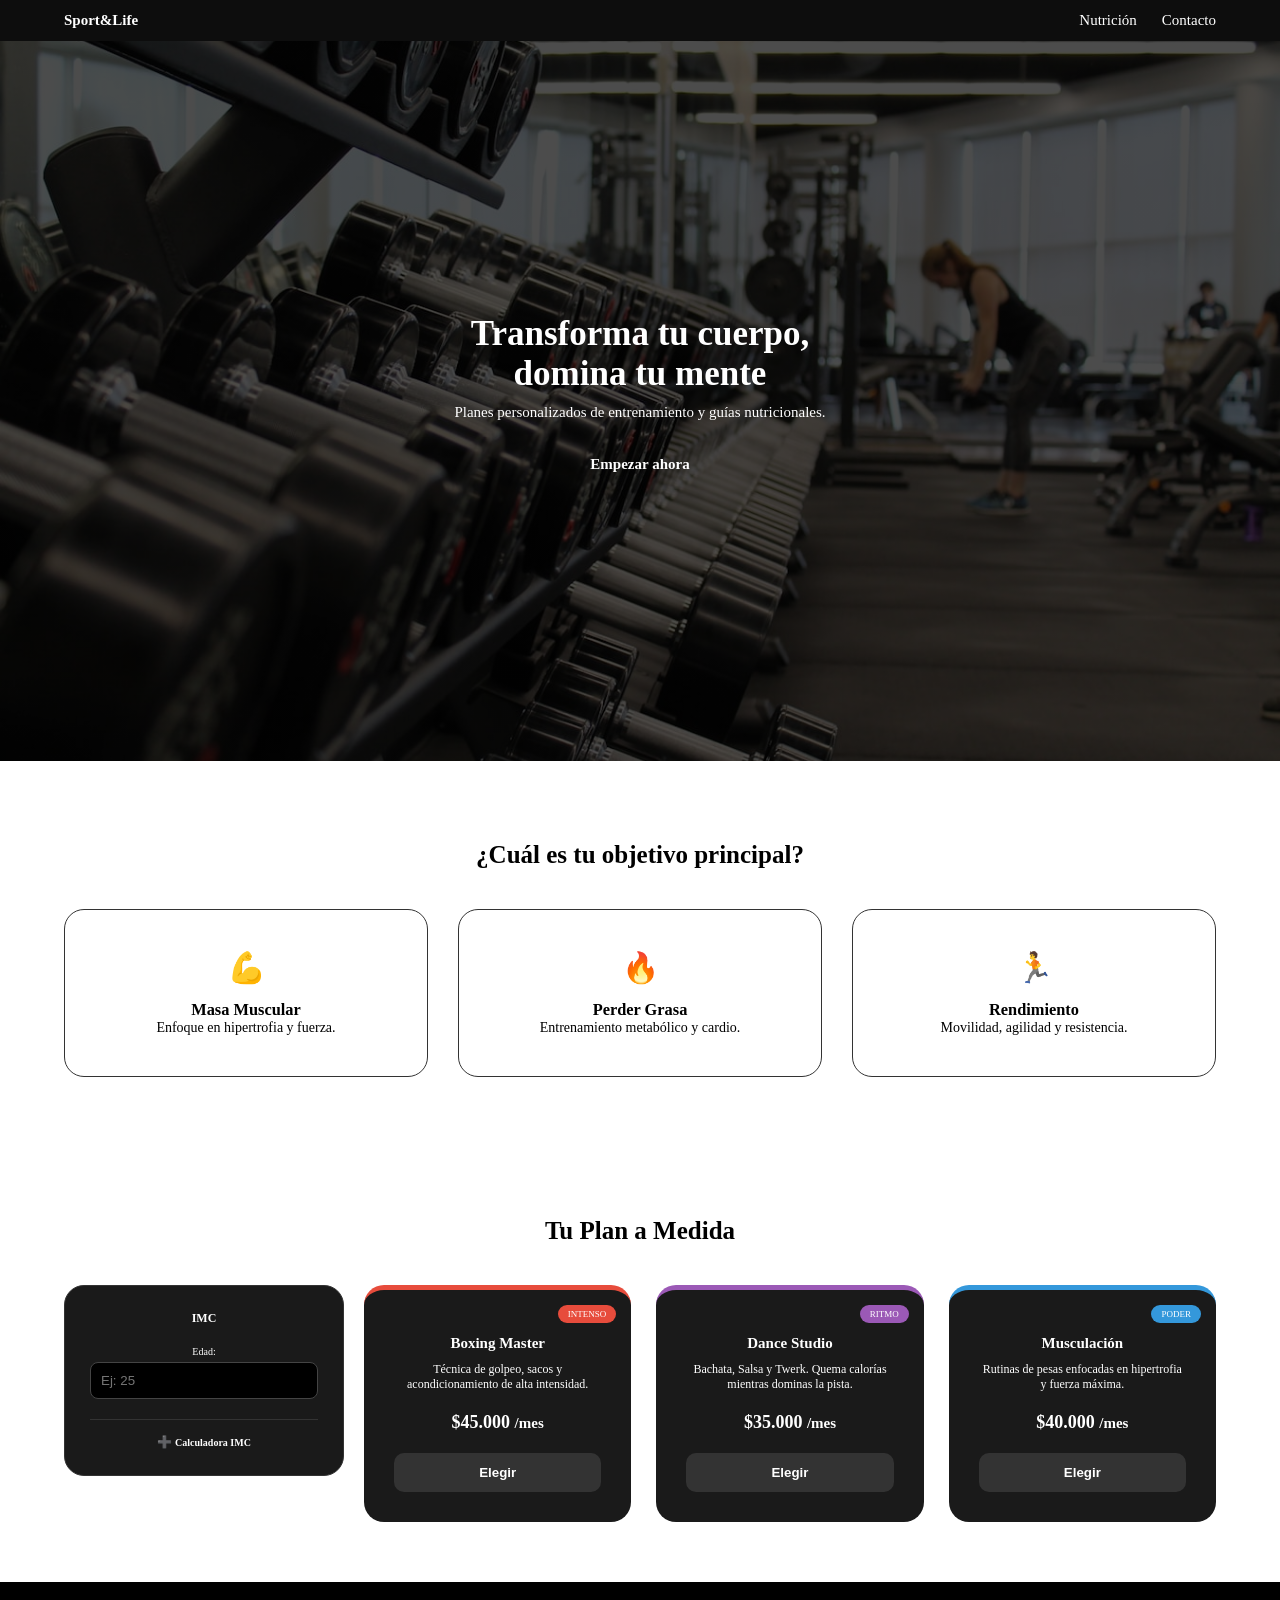
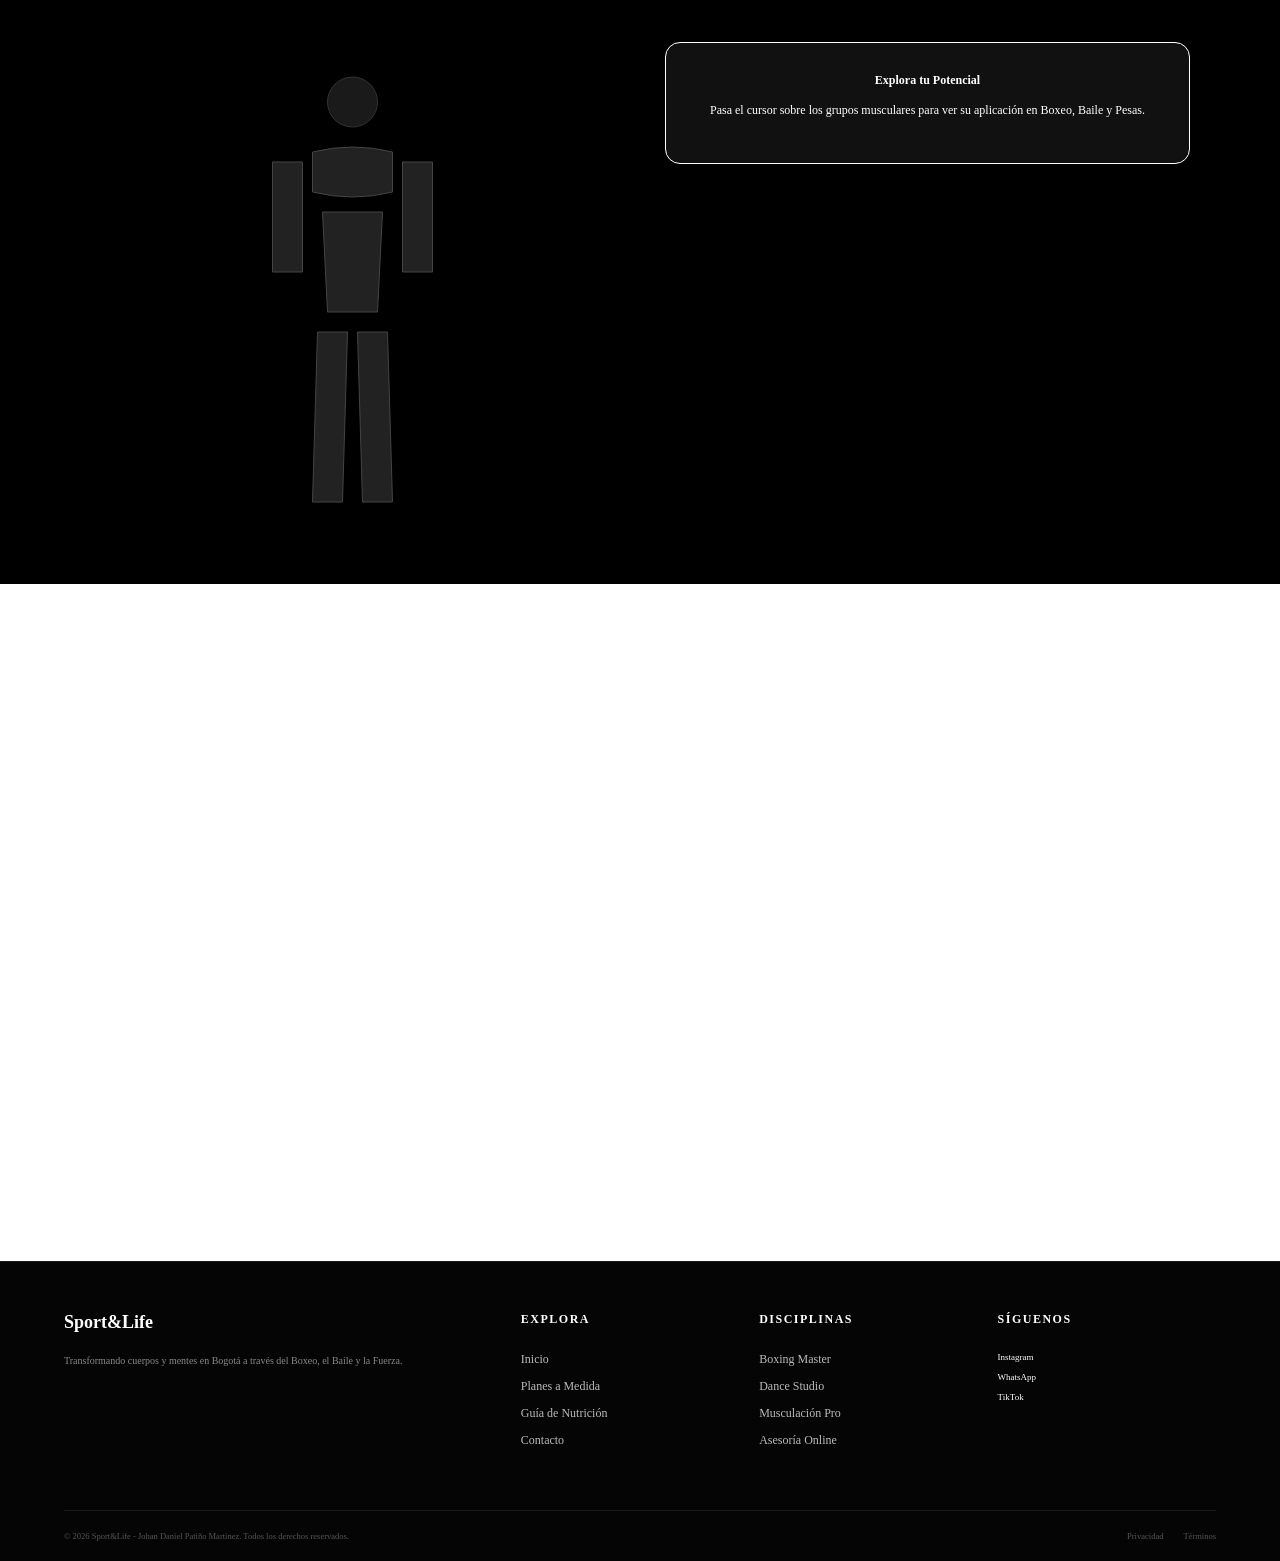
==== commit 815fdfb7: "webfinal1" ====
--- a/index.html
+++ b/index.html
@@ -8,16 +8,22 @@
   </head>
   <body>
     <header class="header-main">
-       <div class="header-logo">
-       <a class="text_primary" href="./index.html">Sport&<span class="text-primary">Life</span></a>
+      <div class="header-logo">
+        <a class="text_primary" href="./index.html"
+          >Sport&<span class="text-primary">Life</span></a
+        >
       </div>
       <nav class="nav-principal">
         <ul class="nav-list">
           <li class="nav-item">
-            <a href="./nutricion.html" target="_blank" class="nav-link">Nutrición</a>
+            <a href="./nutricion.html" target="_blank" class="nav-link"
+              >Nutrición</a
+            >
           </li>
           <li class="nav-item">
-            <a href="./contacto.html" target="_blank" class="nav-link">Contacto</a>
+            <a href="./contacto.html" target="_blank" class="nav-link"
+              >Contacto</a
+            >
           </li>
         </ul>
       </nav>
@@ -53,164 +59,229 @@
         </div>
       </section>
 
-<section class="section-plans">
-    <h2 class="section-title">Tu Plan a Medida</h2>
-    
-    <div class="plans-container">
-        <aside class="profile-sidebar">
+      <section class="section-plans">
+        <h2 class="section-title">Tu Plan a Medida</h2>
+
+        <div class="plans-container">
+          <aside class="profile-sidebar">
             <div class="profile-card">
-                <h3 class="profile-title">IMC</h3>
-                
-                <div class="input-group">
-                    <label>Edad:</label>
-                    <input type="number" class="input-field" placeholder="Ej: 25">
+              <h3 class="profile-title">IMC</h3>
+
+              <div class="input-group">
+                <label>Edad:</label>
+                <input type="number" class="input-field" placeholder="Ej: 25" />
+              </div>
+
+              <details class="bmi-dropdown">
+                <summary class="bmi-summary">Calculadora IMC</summary>
+                <div class="bmi-content">
+                  <input
+                    type="number"
+                    id="peso"
+                    class="input-field"
+                    placeholder="Peso (kg)"
+                  />
+                  <input
+                    type="number"
+                    id="estatura"
+                    class="input-field"
+                    placeholder="Estatura (cm)"
+                  />
+
+                  <button
+                    type="button"
+                    class="btn-select_imc"
+                    onclick="calcularIMC()"
+                  >
+                    Calcular
+                  </button>
+
+                  <div id="resultado-imc" class="resultado-box">
+                    <span id="imc-numero">0.0</span>
+                    <small id="imc-estado"></small>
+                  </div>
+
+                  <p class="bmi-note">
+                    *El IMC ayuda a definir tu punto de partida.
+                  </p>
                 </div>
-
-                <details class="bmi-dropdown">
-                    <summary class="bmi-summary">Calculadora IMC</summary>
-                    <div class="bmi-content">
-                        <input type="number" id="peso" class="input-field" placeholder="Peso (kg)">
-                        <input type="number" id="estatura" class="input-field" placeholder="Estatura (cm)">
-                        
-                        <button type="button" class="btn-select_imc" onclick="calcularIMC()">Calcular</button>
-                        
-                        <div id="resultado-imc" class="resultado-box">
-                            <span id="imc-numero">0.0</span>
-                            <small id="imc-estado"></small>
-                        </div>
-
-                        <p class="bmi-note">*El IMC ayuda a definir tu punto de partida.</p>
-                    </div>
-                </details>
-            </div>
-        </aside>
-
-        <div class="services-grid">
+              </details>
+            </div>
+          </aside>
+
+          <div class="services-grid">
             <article class="service-item service-boxing">
-                <div class="service-badge">Intenso</div>
-                <h3 class="service-name">Boxing Master</h3>
-                <p class="service-desc">Técnica de golpeo, sacos y acondicionamiento de alta intensidad.</p>
-                <div class="service-price">$45.000 <small>/mes</small></div>
-                <button class="btn-select">Elegir</button>
+              <div class="service-badge">Intenso</div>
+              <h3 class="service-name">Boxing Master</h3>
+              <p class="service-desc">
+                Técnica de golpeo, sacos y acondicionamiento de alta intensidad.
+              </p>
+              <div class="service-price">$45.000 <small>/mes</small></div>
+              <button class="btn-select">Elegir</button>
             </article>
 
             <article class="service-item service-dance">
-                <div class="service-badge badge-dance">Ritmo</div>
-                <h3 class="service-name">Dance Studio</h3>
-                <p class="service-desc">Bachata, Salsa y Twerk. Quema calorías mientras dominas la pista.</p>
-                <div class="service-price">$35.000 <small>/mes</small></div>
-                <button class="btn-select">Elegir</button>
+              <div class="service-badge badge-dance">Ritmo</div>
+              <h3 class="service-name">Dance Studio</h3>
+              <p class="service-desc">
+                Bachata, Salsa y Twerk. Quema calorías mientras dominas la
+                pista.
+              </p>
+              <div class="service-price">$35.000 <small>/mes</small></div>
+              <button class="btn-select">Elegir</button>
             </article>
 
             <article class="service-item service-gym">
-                <div class="service-badge badge-gym">Poder</div>
-                <h3 class="service-name">Musculación</h3>
-                <p class="service-desc">Rutinas de pesas enfocadas en hipertrofia y fuerza máxima.</p>
-                <div class="service-price">$40.000 <small>/mes</small></div>
-                <button class="btn-select">Elegir</button>
+              <div class="service-badge badge-gym">Poder</div>
+              <h3 class="service-name">Musculación</h3>
+              <p class="service-desc">
+                Rutinas de pesas enfocadas en hipertrofia y fuerza máxima.
+              </p>
+              <div class="service-price">$40.000 <small>/mes</small></div>
+              <button class="btn-select">Elegir</button>
             </article>
-        </div>
-    </div>
-</section>
-
-<section class="anatomy-main">
-    <div class="anatomy-grid">
-        
-        <div class="anatomy-visual">
+          </div>
+        </div>
+      </section>
+
+      <section class="anatomy-main">
+        <div class="anatomy-grid">
+          <div class="anatomy-visual">
             <svg viewBox="0 0 300 500" class="svg-body">
-                <circle cx="150" cy="60" r="25" class="body-part" />
-                
-                <path class="muscle-trigger m-pecho" d="M110,110 Q150,100 190,110 L190,150 Q150,160 110,150 Z" />
-                
-                <path class="muscle-trigger m-brazos" d="M70,120 L100,120 L100,230 L70,230 Z" />
-                <path class="muscle-trigger m-brazos" d="M200,120 L230,120 L230,230 L200,230 Z" />
-                
-                <path class="muscle-trigger m-abdomen" d="M120,170 L180,170 L175,270 L125,270 Z" />
-                
-                <path class="muscle-trigger m-piernas" d="M115,290 L145,290 L140,460 L110,460 Z" />
-                <path class="muscle-trigger m-piernas" d="M155,290 L185,290 L190,460 L160,460 Z" />
+              <circle cx="150" cy="60" r="25" class="body-part" />
+
+              <path
+                class="muscle-trigger m-pecho"
+                d="M110,110 Q150,100 190,110 L190,150 Q150,160 110,150 Z"
+              />
+
+              <path
+                class="muscle-trigger m-brazos"
+                d="M70,120 L100,120 L100,230 L70,230 Z"
+              />
+              <path
+                class="muscle-trigger m-brazos"
+                d="M200,120 L230,120 L230,230 L200,230 Z"
+              />
+
+              <path
+                class="muscle-trigger m-abdomen"
+                d="M120,170 L180,170 L175,270 L125,270 Z"
+              />
+
+              <path
+                class="muscle-trigger m-piernas"
+                d="M115,290 L145,290 L140,460 L110,460 Z"
+              />
+              <path
+                class="muscle-trigger m-piernas"
+                d="M155,290 L185,290 L190,460 L160,460 Z"
+              />
             </svg>
-        </div>
-
-        <div class="anatomy-content">
+          </div>
+
+          <div class="anatomy-content">
             <div class="info-card-muscle card-default">
-                <h2 class="text-white">Explora tu Potencial</h2>
-                <p class="text-white">Pasa el cursor sobre los grupos musculares para ver su aplicación en Boxeo, Baile y Pesas.</p>
+              <h2 class="text-white">Explora tu Potencial</h2>
+              <p class="text-white">
+                Pasa el cursor sobre los grupos musculares para ver su
+                aplicación en Boxeo, Baile y Pesas.
+              </p>
             </div>
 
             <div class="info-card-muscle card-pecho">
-                <h2 class="text-white">Pectorales (Pecho)</h2>
-                <p class="text-white">Fundamental para la potencia del "Jab" en boxeo y ejercicios de empuje en el gimnasio.</p>
-                <span class="label">Fuerza Explosiva</span>
+              <h2 class="text-white">Pectorales (Pecho)</h2>
+              <p class="text-white">
+                Fundamental para la potencia del "Jab" en boxeo y ejercicios de
+                empuje en el gimnasio.
+              </p>
+              <span class="label">Fuerza Explosiva</span>
             </div>
 
             <div class="info-card-muscle card-brazos">
-                <h2 class="text-white">Bíceps y Tríceps</h2>
-                <p class="text-white">Soporte vital en ganchos de boxeo y estabilidad en movimientos de baile urbano.</p>
-                <span class="label">Resistencia Muscular</span>
+              <h2 class="text-white">Bíceps y Tríceps</h2>
+              <p class="text-white">
+                Soporte vital en ganchos de boxeo y estabilidad en movimientos
+                de baile urbano.
+              </p>
+              <span class="label">Resistencia Muscular</span>
             </div>
 
             <div class="info-card-muscle card-abdomen">
-                <h2 class="text-white">Core (Abdomen)</h2>
-                <p class="text-white">El centro de gravedad. Crucial para los giros de cadera en la Salsa y la estabilidad en el Twerk.</p>
-                <span class="label">Control y Balance</span>
+              <h2 class="text-white">Core (Abdomen)</h2>
+              <p class="text-white">
+                El centro de gravedad. Crucial para los giros de cadera en la
+                Salsa y la estabilidad en el Twerk.
+              </p>
+              <span class="label">Control y Balance</span>
             </div>
 
             <div class="info-card-muscle card-piernas">
-                <h2 class="text-white">Tren Inferior</h2>
-                <p class="text-white">La base de todo. Potencia en sentadillas y agilidad extrema en los pasos de Bachata.</p>
-                <span class="label">Potencia Base</span>
-            </div>
-        </div>
-    </div>
-</section>
+              <h2 class="text-white">Tren Inferior</h2>
+              <p class="text-white">
+                La base de todo. Potencia en sentadillas y agilidad extrema en
+                los pasos de Bachata.
+              </p>
+              <span class="label">Potencia Base</span>
+            </div>
+          </div>
+        </div>
+      </section>
     </main>
 
     <footer class="footer-site">
-    <div class="footer-container">
+      <div class="footer-container">
         <div class="footer-column branding">
-            <h2 class="footer-logo">Sport&<span class="text-primary">Life</span></h2>
-            <p class="footer-tagline">Transformando cuerpos y mentes en Bogotá a través del Boxeo, el Baile y la Fuerza.</p>
+          <h2 class="footer-logo">
+            Sport&<span class="text-primary">Life</span>
+          </h2>
+          <p class="footer-tagline">
+            Transformando cuerpos y mentes en Bogotá a través del Boxeo, el
+            Baile y la Fuerza.
+          </p>
         </div>
 
         <div class="footer-column">
-            <h4 class="footer-title">Explora</h4>
-            <ul class="footer-links">
-                <li><a href="index.html">Inicio</a></li>
-                <li><a href="index.html#planes">Planes a Medida</a></li>
-                <li><a href="nutricion.html">Guía de Nutrición</a></li>
-                <li><a href="#contacto">Contacto</a></li>
-            </ul>
+          <h4 class="footer-title">Explora</h4>
+          <ul class="footer-links">
+            <li><a href="index.html">Inicio</a></li>
+            <li><a href="index.html#planes">Planes a Medida</a></li>
+            <li><a href="nutricion.html">Guía de Nutrición</a></li>
+            <li><a href="#contacto">Contacto</a></li>
+          </ul>
         </div>
 
         <div class="footer-column">
-            <h4 class="footer-title">Disciplinas</h4>
-            <ul class="footer-links">
-                <li><a href="#">Boxing Master</a></li>
-                <li><a href="#">Dance Studio</a></li>
-                <li><a href="#">Musculación Pro</a></li>
-                <li><a href="#">Asesoría Online</a></li>
-            </ul>
+          <h4 class="footer-title">Disciplinas</h4>
+          <ul class="footer-links">
+            <li><a href="#">Boxing Master</a></li>
+            <li><a href="#">Dance Studio</a></li>
+            <li><a href="#">Musculación Pro</a></li>
+            <li><a href="#">Asesoría Online</a></li>
+          </ul>
         </div>
 
         <div class="footer-column">
-            <h4 class="footer-title">Síguenos</h4>
-            <div class="social-icons">
-                <a href="#" class="social-link">Instagram</a>
-                <a href="#" class="social-link">WhatsApp</a>
-                <a href="#" class="social-link">TikTok</a>
-            </div>
-        </div>
-    </div>
-
-    <div class="footer-bottom">
-        <p>&copy; 2026 Sport&Life - Johan Daniel Patiño Martinez. Todos los derechos reservados.</p>
+          <h4 class="footer-title">Síguenos</h4>
+          <div class="social-icons">
+            <a href="#" class="social-link">Instagram</a>
+            <a href="#" class="social-link">WhatsApp</a>
+            <a href="#" class="social-link">TikTok</a>
+          </div>
+        </div>
+      </div>
+
+      <div class="footer-bottom">
+        <p>
+          &copy; 2026 Sport&Life - Johan Daniel Patiño Martinez. Todos los
+          derechos reservados.
+        </p>
         <div class="legal-links">
-            <a href="#">Privacidad</a>
-            <a href="#">Términos</a>
-        </div>
-    </div>
-</footer>
+          <a href="#">Privacidad</a>
+          <a href="#">Términos</a>
+        </div>
+      </div>
+    </footer>
 
     <script src="imc.js"></script>
   </body>
--- a/style.css
+++ b/style.css
@@ -1,24 +1,23 @@
 * {
-  margin: 0px;
-  padding: 0px;
-  box-sizing: border-box;
+    margin: 0px;
+    padding: 0px;
+    box-sizing: border-box;
 }
 
 html {
-  font-size: 62.5%;
-  scroll-behavior: smooth;
+    font-size: 62.5%;
+    scroll-behavior: smooth;
 }
 
 body {
-  display: flex;
-  flex-direction: column;
-  min-height: 100vh;
-  flex-wrap: wrap;
+    display: flex;
+    flex-direction: column;
+    min-height: 100vh;
+    flex-wrap: wrap;
 }
 
 :root {
-    --primary-color: #2ecc71; /
-    --dark-bg: #1a1a1a;
+    --primary-color: #2ecc71;/ --dark-bg: #1a1a1a;
     --light-text: #f4f4f4;
     --accent-color: #e74c3c;
     --color-boxing: #e74c3c;
@@ -40,21 +39,23 @@
     list-style: none;
 }
 
-.header-logo { 
-    font-size: 1.5rem; 
-    font-weight: bold; 
-    
-
-.text_primary {
+.header-logo {
+    font-size: 1.5rem;
+    font-weight: bold;
+
+
+    .text_primary {
         text-decoration: none;
-    color: white;}
-
-    }
+        color: white;
+    }
+
+}
 
 .tex_primary {
     text-decoration: none;
     list-style: none;
-    color: white;}
+    color: white;
+}
 
 .nav-list {
     display: flex;
@@ -69,12 +70,14 @@
     transition: 0.3s;
 }
 
-.nav-link:hover { color: var(--primary); }
+.nav-link:hover {
+    color: var(--primary);
+}
 
 .hero {
     height: 80vh;
-    background: linear-gradient(rgba(0,0,0,0.7), rgba(0,0,0,0.7)), 
-                url('./Imagenes/photo-1534438327276-14e5300c3a48.jpeg');
+    background: linear-gradient(rgba(0, 0, 0, 0.7), rgba(0, 0, 0, 0.7)),
+        url('./Imagenes/photo-1534438327276-14e5300c3a48.jpeg');
     background-size: cover;
     background-position: center;
     display: flex;
@@ -82,12 +85,13 @@
     justify-content: center;
     text-align: center;
     color: white;
-    font-size: 1.5rem   ;
-}
-
-.hero h1 { 
-    font-size: 3.5rem; 
-    margin-bottom: 1rem; }
+    font-size: 1.5rem;
+}
+
+.hero h1 {
+    font-size: 3.5rem;
+    margin-bottom: 1rem;
+}
 
 .btn-primary {
     display: inline-block;
@@ -107,14 +111,14 @@
 }
 
 
-section { 
-    padding: 80px 5%; 
-    text-align: center; 
-}
-
-section h2 { 
-    margin-bottom: 40px; 
-    font-size: 2.5rem; 
+section {
+    padding: 80px 5%;
+    text-align: center;
+}
+
+section h2 {
+    margin-bottom: 40px;
+    font-size: 2.5rem;
 }
 
 .grid-layout {
@@ -144,15 +148,17 @@
     transform: translateY(-10px);
 }
 
-.card-objetivo .icon { 
-    font-size: 3rem; 
-    display: block; 
-    margin-bottom: 15px; }
+.card-objetivo .icon {
+    font-size: 3rem;
+    display: block;
+    margin-bottom: 15px;
+}
 
 main section:last-of-type {
     margin-bottom: 0;
     padding-bottom: 40px;
 }
+
 /* Tarjetas de Rutinas */
 .section-plans {
     padding: 60px 5%;
@@ -162,7 +168,7 @@
 
 .plans-container {
     display: grid;
-    grid-template-columns: 300px 1fr; 
+    grid-template-columns: 300px 1fr;
 }
 
 /* Perfil */
@@ -177,12 +183,15 @@
     color: white;
 }
 
-.profile-title { 
-    margin-bottom: 20px; 
-    font-size: 1.2rem; 
-}
-
-.input-group { margin-bottom: 15px; }
+.profile-title {
+    margin-bottom: 20px;
+    font-size: 1.2rem;
+}
+
+.input-group {
+    margin-bottom: 15px;
+}
+
 .input-field {
     width: 100%;
     padding: 10px;
@@ -204,18 +213,20 @@
     cursor: pointer;
     font-weight: bold;
     color: var(--primary);
-    list-style: none; 
-}
-
-.bmi-summary::before { content: '➕ '; 
-    font-size: 1.2rem; }
+    list-style: none;
+}
+
+.bmi-summary::before {
+    content: '➕ ';
+    font-size: 1.2rem;
+}
 
 .bmi-content {
     padding-top: 15px;
     animation: slideDown 0.3s ease;
 }
 
-.btn-select_imc{
+.btn-select_imc {
     margin-top: 8px;
     margin-bottom: 8px;
     background: rgb(49, 48, 48);
@@ -245,12 +256,22 @@
     transition: 0.3s;
 }
 
-.service-item:hover { transform: translateY(-10px); }
-
-
-.service-boxing { border-top: 5px solid var(--color-boxing); }
-.service-dance { border-top: 5px solid var(--color-dance); }
-.service-gym { border-top: 5px solid var(--color-gym); }
+.service-item:hover {
+    transform: translateY(-10px);
+}
+
+
+.service-boxing {
+    border-top: 5px solid var(--color-boxing);
+}
+
+.service-dance {
+    border-top: 5px solid var(--color-dance);
+}
+
+.service-gym {
+    border-top: 5px solid var(--color-gym);
+}
 
 .service-badge {
     position: absolute;
@@ -263,16 +284,23 @@
     text-transform: uppercase;
 }
 
-.badge-dance { background: var(--color-dance); }
-.badge-gym { background: var(--color-gym); }
-
-.service-name { margin: 15px 0 10px; 
-    font-size: 1.5rem; 
-}
-
-.service-desc { color: var(--text-muted); 
-    font-size: 1.2rem; 
-    margin-bottom: 20px; 
+.badge-dance {
+    background: var(--color-dance);
+}
+
+.badge-gym {
+    background: var(--color-gym);
+}
+
+.service-name {
+    margin: 15px 0 10px;
+    font-size: 1.5rem;
+}
+
+.service-desc {
+    color: var(--text-muted);
+    font-size: 1.2rem;
+    margin-bottom: 20px;
 }
 
 .service-price {
@@ -294,8 +322,8 @@
     transition: 0.3s;
 }
 
-.service-item:hover .btn-select { 
-    background: gray;   
+.service-item:hover .btn-select {
+    background: gray;
 }
 
 .anatomy-main {
@@ -305,7 +333,7 @@
     display: flex;
     justify-content: center;
     align-items: center;
-    color: white;   
+    color: white;
     margin-bottom: 0%;
 }
 
@@ -319,16 +347,22 @@
 }
 
 
-.text-white { 
-    color: #ffffff !important; 
-    margin-bottom: 15px; 
-    font-size: 1.2rem; 
+.text-white {
+    color: #ffffff !important;
+    margin-bottom: 15px;
+    font-size: 1.2rem;
 }
 
 /* Estilos del SVG */
-.svg-body { width: 100%; max-height: 500px; }
-
-.body-part { fill: #1a1a1a; stroke: #333; }
+.svg-body {
+    width: 100%;
+    max-height: 500px;
+}
+
+.body-part {
+    fill: #1a1a1a;
+    stroke: #333;
+}
 
 .muscle-trigger {
     fill: #222;
@@ -339,18 +373,22 @@
 
 
 .muscle-trigger:hover {
-    fill: var(--primary); 
+    fill: var(--primary);
     filter: drop-shadow(0 0 15px var(--primary));
 }
 
 /* TARJETAS */
 
-.anatomy-content { position: relative; 
-    height: 300px; }
+.anatomy-content {
+    position: relative;
+    height: 300px;
+}
 
 .info-card-muscle {
     position: absolute;
-    top: 0; left: 0; width: 100%;
+    top: 0;
+    left: 0;
+    width: 100%;
     padding: 30px;
     background: #111;
     border-radius: 15px;
@@ -373,47 +411,52 @@
 }
 
 
-.card-default { opacity: 1; 
-    visibility: visible; 
-    transform: translateY(0); }
+.card-default {
+    opacity: 1;
+    visibility: visible;
+    transform: translateY(0);
+}
 
 
 .anatomy-grid:has(.muscle-trigger:hover) .card-default {
-    opacity: 0; visibility: hidden;
+    opacity: 0;
+    visibility: hidden;
 }
 
 .anatomy-grid:has(.m-pecho:hover) .card-pecho {
-    opacity: 1; 
-    visibility: visible; 
+    opacity: 1;
+    visibility: visible;
     transform: translateY(0);
 }
 
 
 .anatomy-grid:has(.m-brazos:hover) .card-brazos {
-    opacity: 1; visibility: visible; transform: translateY(0);
+    opacity: 1;
+    visibility: visible;
+    transform: translateY(0);
 }
 
 
 .anatomy-grid:has(.m-abdomen:hover) .card-abdomen {
-    opacity: 1; visibility: visible; transform: translateY(0);
+    opacity: 1;
+    visibility: visible;
+    transform: translateY(0);
 }
 
 
 .anatomy-grid:has(.m-piernas:hover) .card-piernas {
-    opacity: 1; 
-    visibility: visible; 
+    opacity: 1;
+    visibility: visible;
     transform: translateY(0);
 }
 
 
-
-/* --- FOOTER PROFESIONAL --- */
 .footer-site {
-    background: #050505; 
+    background: #050505;
     color: #fff;
     padding: 50px 5% 20px 5%;
     border-top: 1px solid #1a1a1a;
-    margin-top: 0; 
+    margin-top: 0;
 }
 
 .footer-container {
@@ -442,7 +485,7 @@
     margin-bottom: 25px;
     text-transform: uppercase;
     letter-spacing: 1.5px;
-    color: white; 
+    color: white;
 }
 
 .footer-links {
@@ -459,12 +502,12 @@
     color: #bbb;
     text-decoration: none;
     transition: 0.3s;
-    font-size: 1rem;
+    font-size: 1.2rem;
 }
 
 .footer-links a:hover {
     color: var(--primary);
-    padding-left: 5px; 
+    padding-left: 5px;
 }
 
 .social-icons {
@@ -507,40 +550,81 @@
 }
 
 .legal-links a:hover {
-    font-size: 1rem;
+    font-size: 1.2 rem;
     color: #888;
 }
 
 @keyframes slideDown {
-    from { opacity: 0; transform: translateY(-10px); }
-    to { opacity: 1; transform: translateY(0); }
+    from {
+        opacity: 0;
+        transform: translateY(-10px);
+    }
+
+    to {
+        opacity: 1;
+        transform: translateY(0);
+    }
+}
+
+@media (max-width: 1024px) {
+    html {
+        font-size: 55%;
+    }
+
+    .hero h1 {
+        font-size: 3rem;
+    }
 }
 
 @media (max-width: 900px) {
-    .footer-container {
-        grid-template-columns: 1fr 1fr;
-    }
-}
-
-@media (max-width: 500px) {
-    .footer-container {
+
+    .plans-container {
+        grid-template-columns: 1fr;
+        gap: 40px;
+    }
+
+    .profile-card {
+        position: static;
+        margin-right: 0;
+        width: 100%;
+    }
+
+
+    .anatomy-grid {
         grid-template-columns: 1fr;
         text-align: center;
     }
-    .footer-bottom {
-        flex-direction: column;
+
+    .anatomy-content {
+        order: -1;
+        height: auto;
+        min-height: 250px;
+    }
+
+}
+
+@media (max-width: 600px) {
+
+
+    .nav-list {
         gap: 15px;
-        text-align: center;
-    }
-}
-
-
-@media (max-width: 900px) {
-    .plans-container { grid-template-columns: 1fr; }
-    .profile-sidebar { order: -1; }     
-}
-
-@media (max-width: 768px) {
-    .anatomy-grid { grid-template-columns: 1fr; }
-    .anatomy-content { height: 250px; order: -1; }
+        flex-wrap: wrap;
+        justify-content: center;
+    }
+
+    .hero {
+        height: 60vh;
+    }
+
+    .hero h1 {
+        font-size: 2.5rem;
+    }
+
+
+    .grid-layout,
+    .services-grid {
+        grid-template-columns: 1fr;
+    }
+
+
 }
